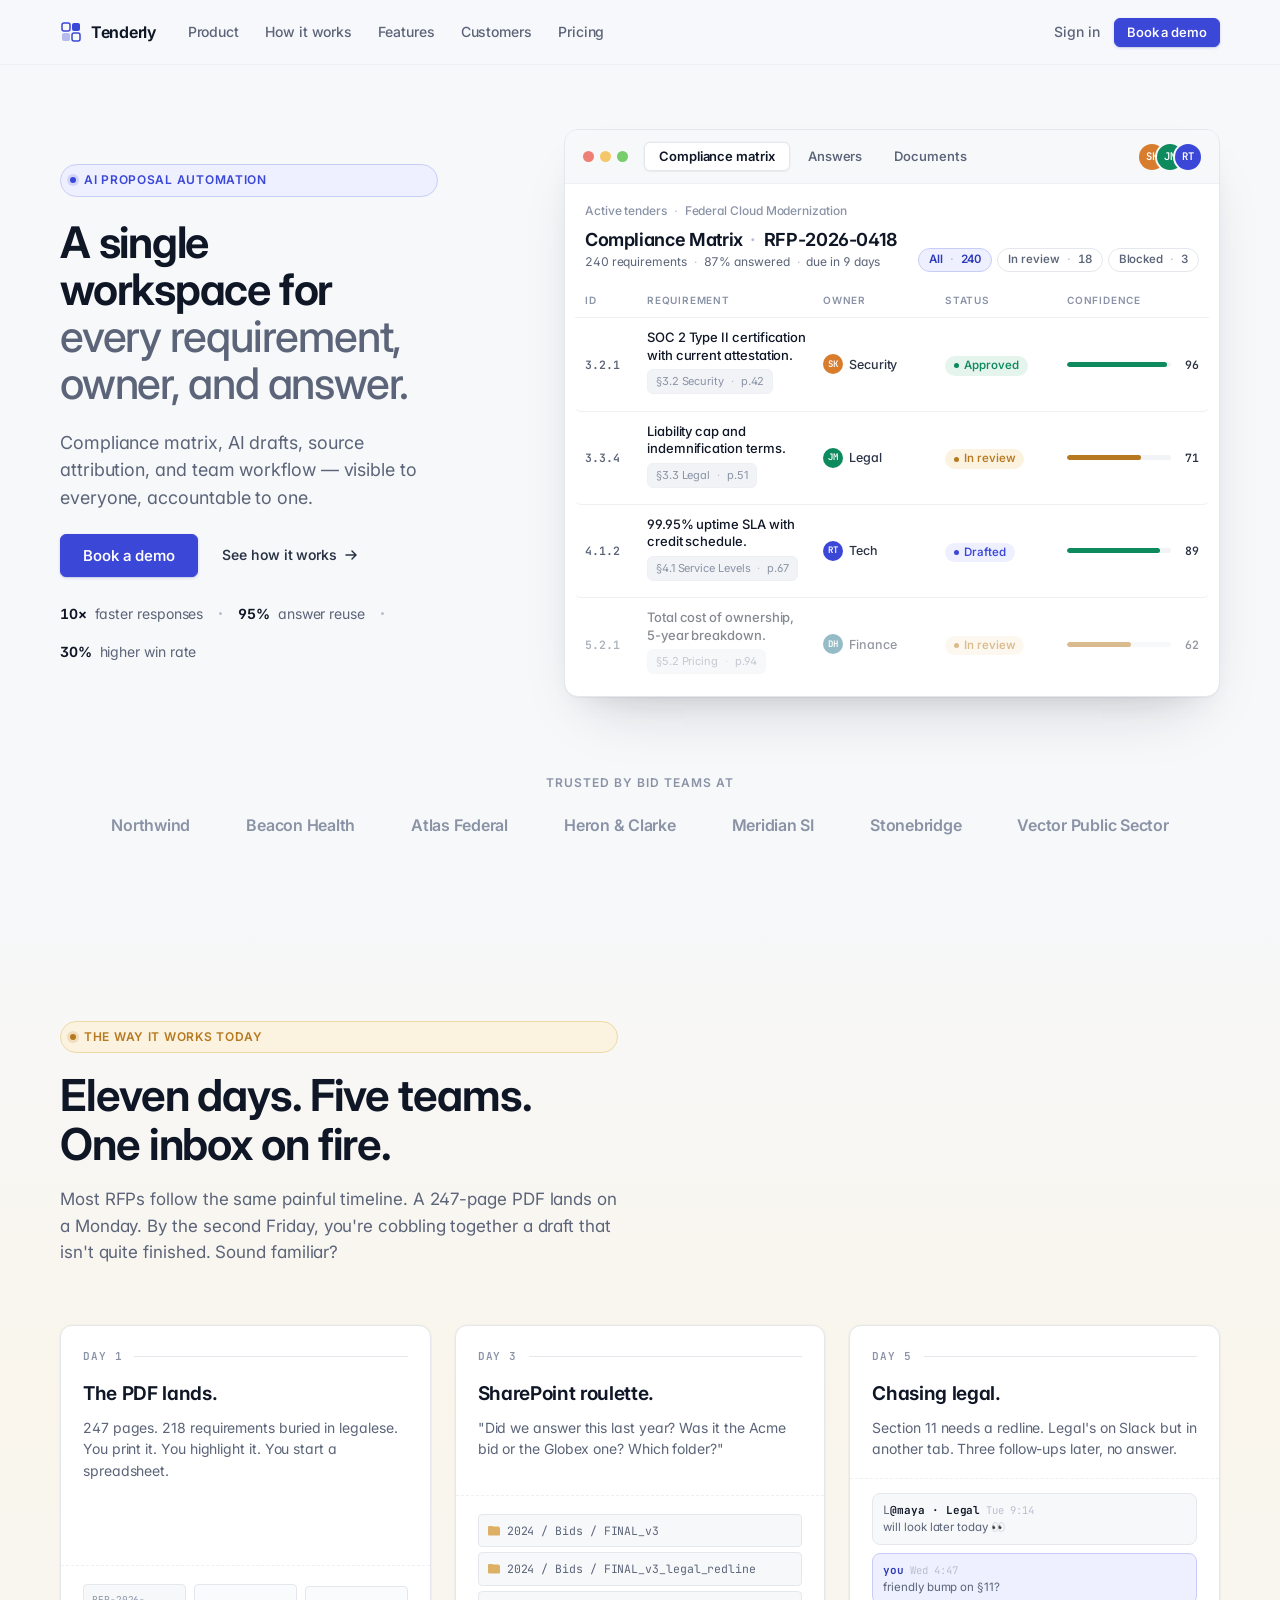
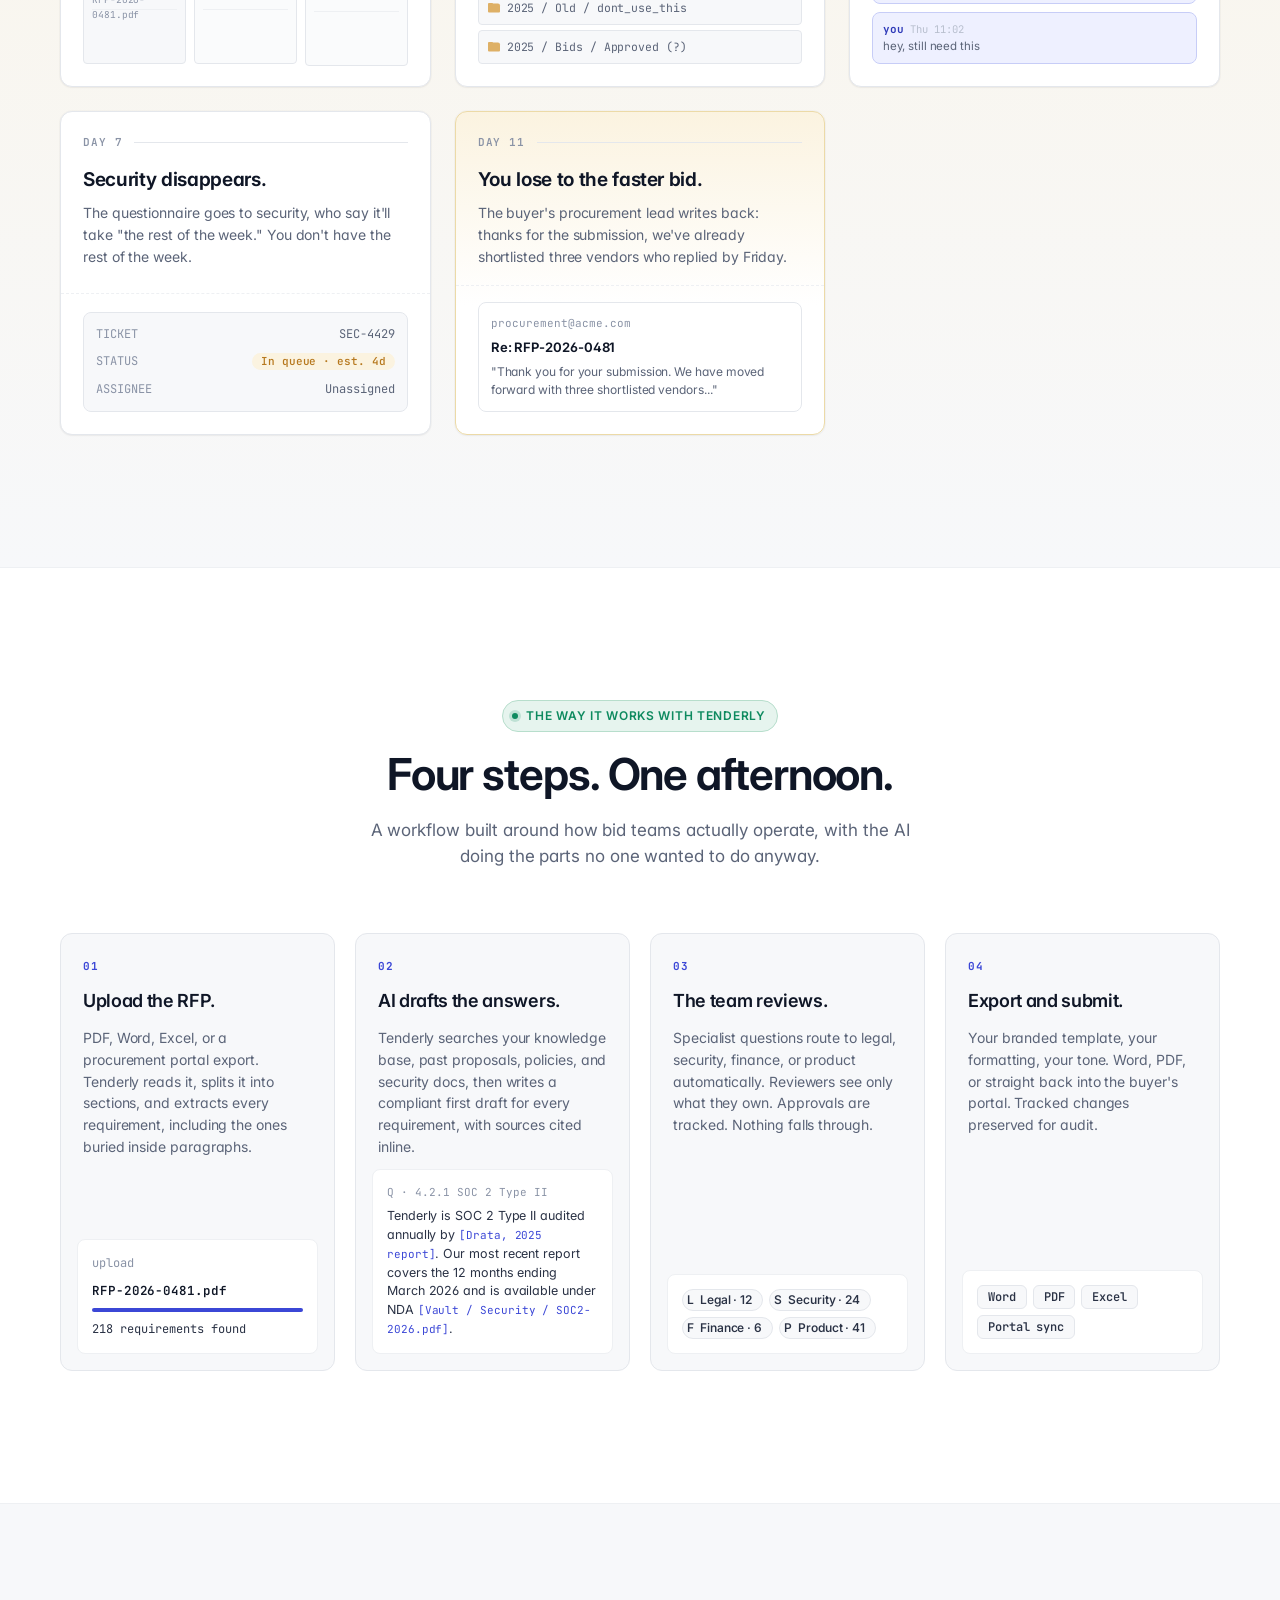
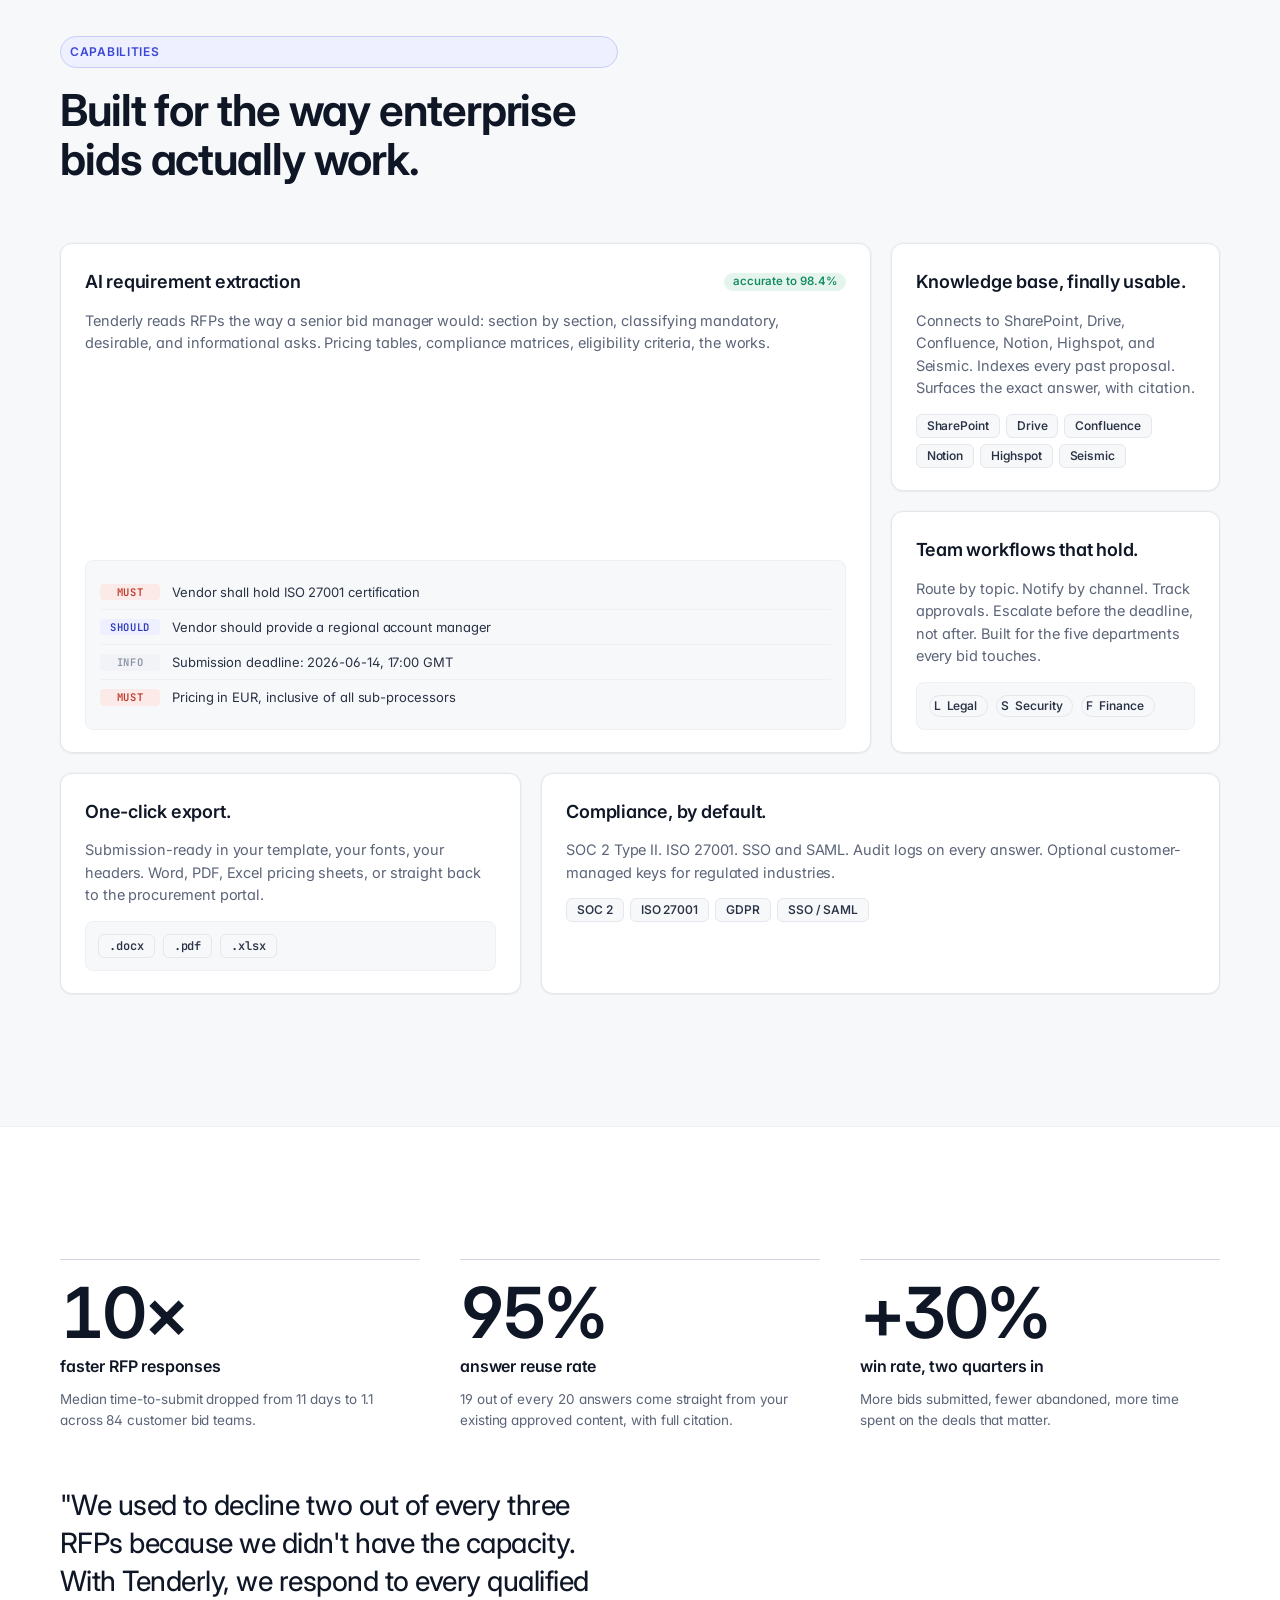
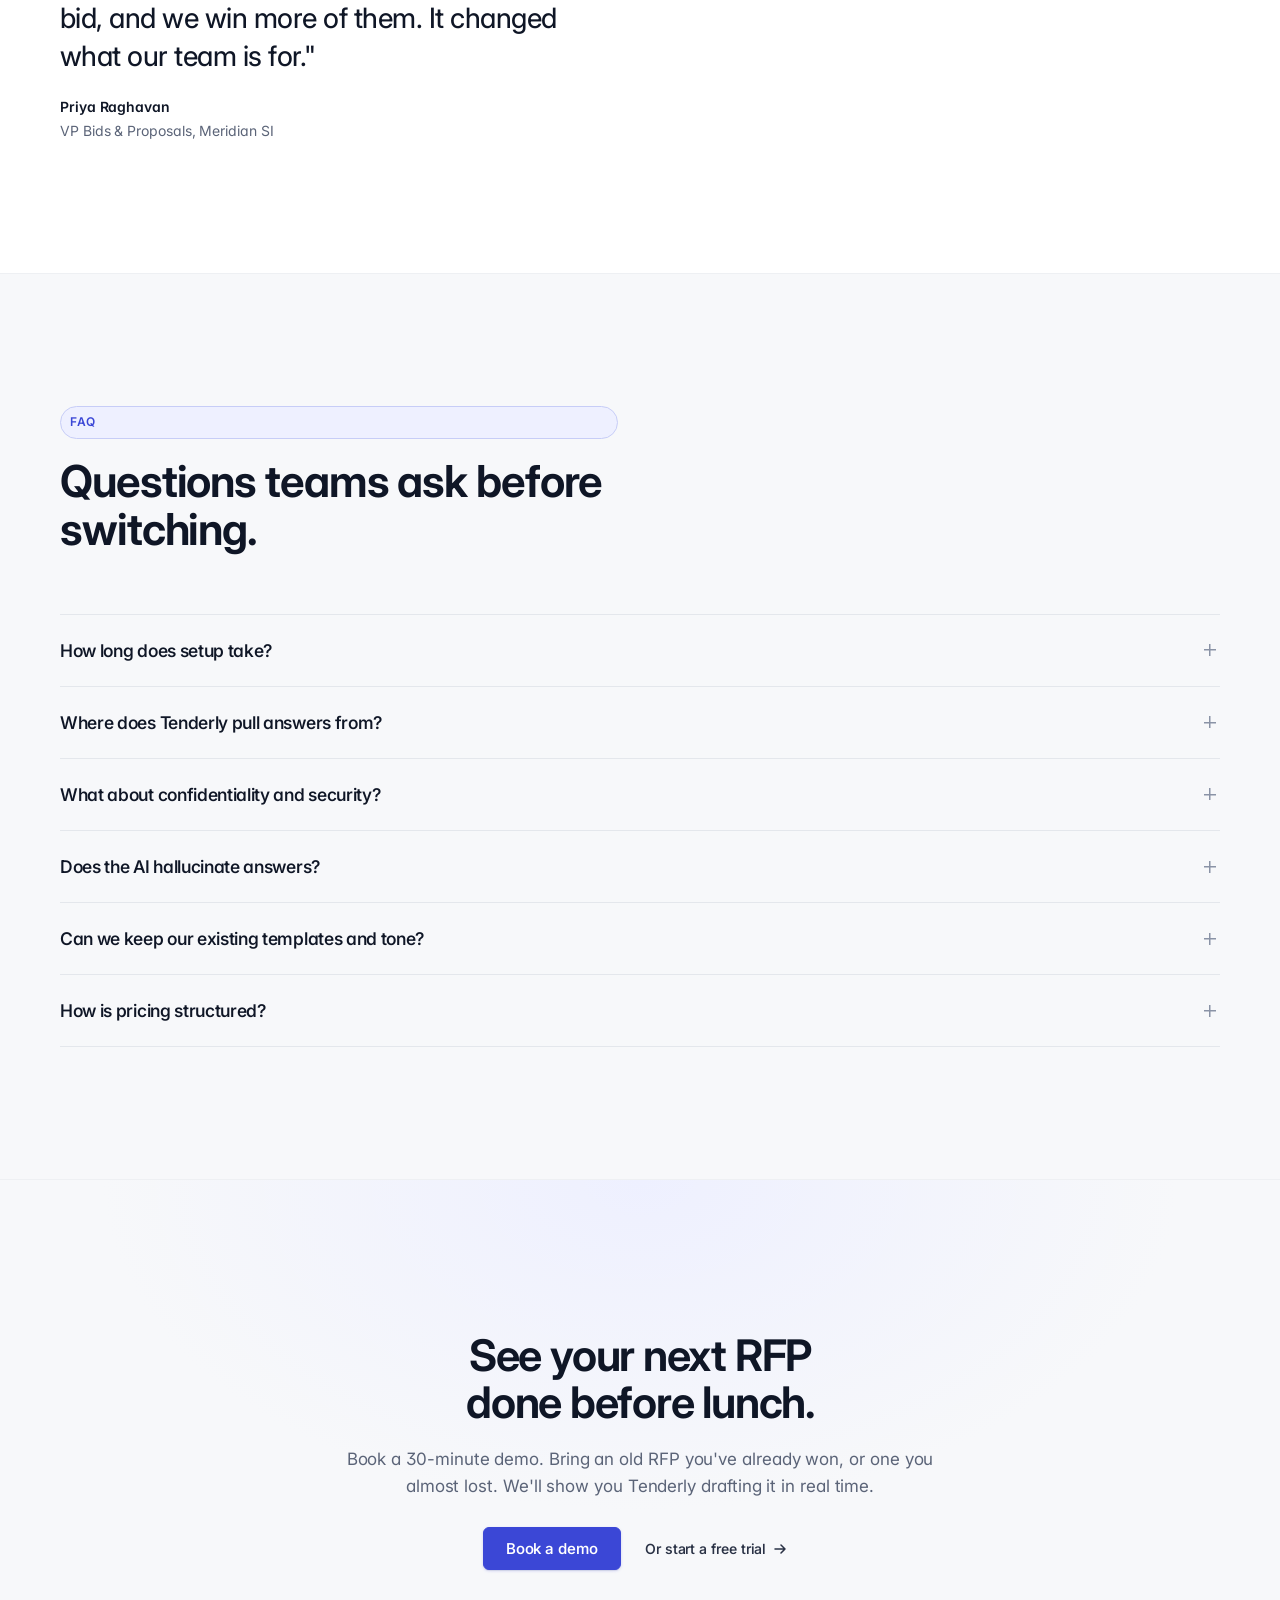
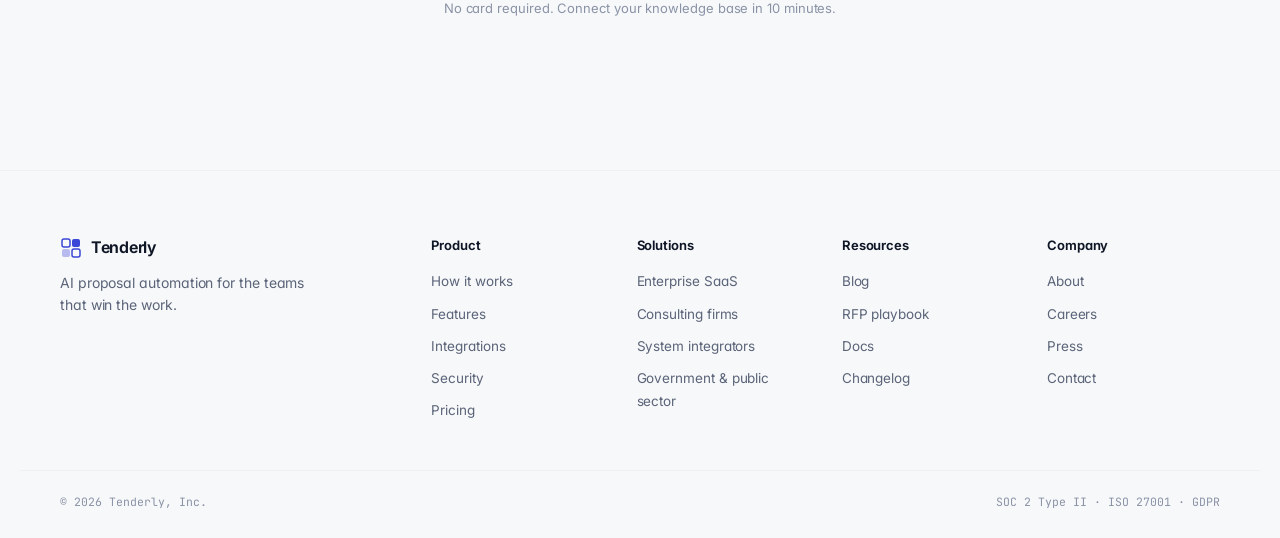
==== index.html @ f362a9c2 "Initial commit: Tenderly landing page AI proposal automation landing page for enterprise bid teams. " ====
<!doctype html>
<html lang="en">
<head>
  <meta charset="utf-8" />
  <meta name="viewport" content="width=device-width, initial-scale=1, viewport-fit=cover" />
  <meta name="color-scheme" content="light" />
  <meta name="theme-color" content="#f7f6f3" />

  <title>Tenderly — AI-Powered RFP, RFI &amp; RFQ Response Automation for Enterprise Bid Teams</title>
  <meta name="description" content="Tenderly is the AI proposal automation platform for enterprise bid teams. Read any RFP, draft compliant answers from your knowledge base, route questions to legal and security, and export submission-ready proposals in hours, not weeks." />
  <link rel="canonical" href="https://tenderly.ai/" />

  <meta name="keywords" content="rfp response automation, rfp software, ai proposal management, rfp automation, bid management software, rfi response automation, rfq automation, proposal automation, ai for bid teams, tender response software" />
  <meta name="author" content="Tenderly" />
  <meta name="robots" content="index, follow, max-image-preview:large" />

  <meta property="og:type" content="website" />
  <meta property="og:site_name" content="Tenderly" />
  <meta property="og:title" content="Tenderly — Win more tenders without the chaos." />
  <meta property="og:description" content="AI-powered RFP, RFI, and RFQ response automation for enterprise bid teams. From a 247-page PDF to a submission-ready proposal, in hours." />
  <meta property="og:url" content="https://tenderly.ai/" />
  <meta property="og:image" content="https://tenderly.ai/og.png" />
  <meta property="og:locale" content="en_US" />

  <meta name="twitter:card" content="summary_large_image" />
  <meta name="twitter:site" content="@tenderly_ai" />
  <meta name="twitter:title" content="Tenderly — Win more tenders without the chaos." />
  <meta name="twitter:description" content="AI-powered RFP, RFI, and RFQ response automation for enterprise bid teams." />
  <meta name="twitter:image" content="https://tenderly.ai/og.png" />

  <link rel="preconnect" href="https://fonts.googleapis.com" />
  <link rel="preconnect" href="https://fonts.gstatic.com" crossorigin />
  <link href="https://fonts.googleapis.com/css2?family=Inter:wght@400;450;500;550;600;650;700&family=JetBrains+Mono:wght@400;500;600&display=swap" rel="stylesheet" />

  <style>
/* =========================================================================
   Tenderly — landing page
   Harmonized with the product UI: indigo brand, cool paper neutrals, Inter
   ========================================================================= */

:root {
  /* Surface */
  --bg:            #F7F8FA;
  --bg-2:          #F1F3F6;
  --surface:       #FFFFFF;
  --surface-2:     #FAFBFC;
  --border:        #E4E7EC;
  --border-strong: #D0D5DD;
  --divider:       #EEF0F3;

  /* Ink */
  --fg:    #0F1626;
  --fg-2:  #2A3245;
  --fg-3:  #5B6478;
  --fg-4:  #8A93A6;
  --fg-5:  #B8BFCE;

  /* Brand */
  --accent:       #3B47D6;
  --accent-2:     #2E3AB8;
  --accent-3:     #1F2A8C;
  --accent-tint:  #EEF0FF;
  --accent-tint2: #E0E4FF;
  --accent-line:  #C7CDF7;

  /* Status */
  --ok:        #0E8A5F;
  --ok-tint:   #E6F4EE;
  --ok-line:   #B7DECC;
  --warn:      #B7791F;
  --warn-tint: #FBF3E0;
  --warn-line: #ECDAA7;
  --err:       #C0392B;
  --err-tint:  #FBEAE7;
  --info:      #3B47D6;
  --info-tint: #EEF0FF;

  /* Type */
  --font-sans: 'Inter', -apple-system, BlinkMacSystemFont, 'SF Pro Text', system-ui, sans-serif;
  --font-mono: 'JetBrains Mono', ui-monospace, 'SF Mono', Menlo, Consolas, monospace;

  /* Radii */
  --r-xs: 4px;
  --r-sm: 6px;
  --r:    8px;
  --r-lg: 12px;
  --r-xl: 16px;
  --r-pill: 999px;

  /* Elevation */
  --sh-1: 0 1px 2px rgba(15,22,38,0.04), 0 0 0 1px rgba(15,22,38,0.02);
  --sh-2: 0 4px 14px rgba(15,22,38,0.06), 0 1px 2px rgba(15,22,38,0.04);
  --sh-3: 0 16px 40px rgba(15,22,38,0.10), 0 2px 6px rgba(15,22,38,0.05);
  --sh-mock: 0 1px 0 rgba(15,22,38,0.04),
             0 30px 60px -28px rgba(15,22,38,0.22),
             0 12px 28px -16px rgba(15,22,38,0.10);
}

/* --------------------------- Base --------------------------- */

*, *::before, *::after { box-sizing: border-box; }

html { -webkit-text-size-adjust: 100%; scroll-behavior: smooth; }

body {
  margin: 0;
  background: var(--bg);
  color: var(--fg-2);
  font-family: var(--font-sans);
  font-size: 15px;
  line-height: 1.55;
  letter-spacing: -0.005em;
  -webkit-font-smoothing: antialiased;
  -moz-osx-font-smoothing: grayscale;
  text-rendering: optimizeLegibility;
  font-feature-settings: 'cv02','cv03','cv11','ss01';
}

img, svg { display: block; max-width: 100%; }
a { color: inherit; text-decoration: none; }
button { font-family: inherit; }

::selection { background: var(--accent-tint); color: var(--accent-2); }

.skip {
  position: absolute; left: -9999px; top: 0;
  background: var(--fg); color: white;
  padding: 10px 14px; border-radius: var(--r-sm); z-index: 100;
}
.skip:focus { left: 16px; top: 16px; }

.container {
  width: 100%;
  max-width: 1240px;
  margin: 0 auto;
  padding: 0 28px;
}
@media (min-width: 900px) { .container { padding: 0 40px; } }

.mono { font-family: var(--font-mono); letter-spacing: 0; }
.dim  { color: var(--fg-4); }
.sep  { color: var(--fg-5); display: inline-block; margin: 0 4px; }

/* --------------------------- Typography --------------------------- */

.h1 {
  font-size: clamp(32px, 3.4vw, 50px);
  line-height: 1.08;
  letter-spacing: -0.028em;
  font-weight: 650;
  margin: 0;
  color: var(--fg);
  text-wrap: balance;
}
.h1__line { color: var(--fg-3); font-weight: 500; }

.h2 {
  font-size: clamp(28px, 3.6vw, 44px);
  line-height: 1.1;
  letter-spacing: -0.025em;
  font-weight: 650;
  margin: 0;
  color: var(--fg);
}

h3 { font-size: 18px; letter-spacing: -0.012em; font-weight: 600; margin: 0; color: var(--fg); }

.lede {
  font-size: clamp(16.5px, 1.4vw, 18.5px);
  line-height: 1.55;
  color: var(--fg-3);
  max-width: 60ch;
  margin: 0;
}

.eyebrow {
  display: inline-flex; align-items: center; gap: 8px;
  font-size: 12px;
  font-weight: 600;
  letter-spacing: 0.06em;
  text-transform: uppercase;
  color: var(--accent);
  padding: 6px 11px 6px 9px;
  background: var(--accent-tint);
  border: 1px solid var(--accent-line);
  border-radius: var(--r-pill);
}
.eyebrow__dot {
  width: 6px; height: 6px; border-radius: 50%;
  background: currentColor;
  box-shadow: 0 0 0 3px rgba(59,71,214,0.16);
}
.eyebrow--warn { color: var(--warn); background: var(--warn-tint); border-color: var(--warn-line); }
.eyebrow--warn .eyebrow__dot--warn { background: var(--warn); box-shadow: 0 0 0 3px rgba(183,121,31,0.18); }
.eyebrow--ok   { color: var(--ok);   background: var(--ok-tint);   border-color: var(--ok-line); }
.eyebrow--ok   .eyebrow__dot--ok   { background: var(--ok);   box-shadow: 0 0 0 3px rgba(14,138,95,0.18); }

.section-head { display: flex; flex-direction: column; gap: 18px; max-width: 62ch; margin: 0 0 60px; }
.section-head--center { margin: 0 auto 64px; align-items: center; text-align: center; }
.section-lede { margin: 0; font-size: 17px; color: var(--fg-3); line-height: 1.55; }

/* --------------------------- Buttons --------------------------- */

.btn {
  --pad-y: 10px; --pad-x: 16px;
  display: inline-flex; align-items: center; justify-content: center; gap: 8px;
  padding: var(--pad-y) var(--pad-x);
  background: var(--accent);
  color: white;
  border: 1px solid var(--accent);
  border-radius: var(--r-sm);
  font: 550 14px / 1 var(--font-sans);
  letter-spacing: -0.005em;
  cursor: pointer;
  transition: background .15s ease, transform .15s cubic-bezier(.2,.7,.1,1), box-shadow .15s ease;
  white-space: nowrap;
  box-shadow: 0 1px 0 rgba(15,22,38,0.06), 0 1px 3px rgba(59,71,214,0.20);
}
.btn:hover { background: var(--accent-2); border-color: var(--accent-2); transform: translateY(-1px); box-shadow: 0 4px 14px rgba(59,71,214,0.25); }
.btn:active { transform: translateY(0); }
.btn--lg { --pad-y: 13px; --pad-x: 22px; font-size: 15px; }
.btn--sm { --pad-y: 7px;  --pad-x: 12px; font-size: 13px; }

.btn-ghost {
  display: inline-flex; align-items: center; gap: 7px;
  padding: 9px 10px;
  color: var(--fg-2);
  font: 550 14px / 1 var(--font-sans);
  border-radius: var(--r-sm);
  transition: color .15s ease, gap .15s ease, background .15s ease;
}
.btn-ghost:hover { color: var(--accent); background: var(--accent-tint); gap: 10px; }
.btn-ghost svg { transition: transform .25s cubic-bezier(.2,.7,.1,1); color: currentColor; }
.btn-ghost:hover svg { transform: translateX(2px); }

.link {
  display: inline-flex; align-items: center; gap: 4px;
  font: 550 14.5px / 1 var(--font-sans);
  color: var(--accent);
  border-bottom: 1px solid var(--accent-line);
  padding-bottom: 2px;
}
.link:hover { border-bottom-color: var(--accent); }

.link-quiet {
  font: 500 14px / 1 var(--font-sans);
  color: var(--fg-3);
  transition: color .15s ease;
}
.link-quiet:hover { color: var(--fg); }

/* --------------------------- Nav --------------------------- */

.nav {
  position: sticky; top: 0; z-index: 50;
  background: rgba(247, 248, 250, 0.82);
  backdrop-filter: saturate(160%) blur(12px);
  -webkit-backdrop-filter: saturate(160%) blur(12px);
  border-bottom: 1px solid var(--divider);
}
.nav__inner {
  display: flex; align-items: center; gap: 32px;
  height: 64px;
}
.brand { display: inline-flex; align-items: center; gap: 9px; color: var(--fg); font-weight: 650; letter-spacing: -0.02em; }
.brand__word { font-size: 16px; }
.brand__mark { color: var(--accent); }
.nav__links { display: none; flex: 1; gap: 26px; align-items: center; }
.nav__links a { font: 500 14px/1 var(--font-sans); color: var(--fg-3); transition: color .15s ease; }
.nav__links a:hover { color: var(--fg); }
.nav__cta { display: flex; align-items: center; gap: 14px; margin-left: auto; }
@media (min-width: 880px) { .nav__links { display: flex; } }

/* --------------------------- Hero --------------------------- */

.hero { padding: clamp(44px, 5vw, 72px) 0 clamp(56px, 6vw, 88px); position: relative; }
.hero__inner {
  display: grid;
  grid-template-columns: 1fr;
  gap: clamp(32px, 4vw, 48px);
  align-items: center;
}
@media (min-width: 1080px) {
  .hero__inner { grid-template-columns: minmax(0, 0.82fr) minmax(0, 1.18fr); }
}
.hero__copy { display: flex; flex-direction: column; gap: 22px; max-width: 42ch; }
.hero__cta { display: flex; align-items: center; gap: 14px; flex-wrap: wrap; }

.hero__proof {
  list-style: none; padding: 0; margin: 4px 0 0;
  display: flex; flex-wrap: wrap; gap: 16px;
  font-size: 14px; color: var(--fg-3);
  align-items: center;
}
.hero__proof strong { color: var(--fg); font-weight: 650; margin-right: 4px; letter-spacing: -0.01em; font-variant-numeric: tabular-nums; }
.hero__proof .dot { width: 3px; height: 3px; border-radius: 50%; background: var(--fg-5); list-style: none; }

/* HERO mock: app window with compliance matrix */
.hero__visual { margin: 0; }
.app {
  background: var(--surface);
  border: 1px solid var(--border);
  border-radius: 14px;
  box-shadow: var(--sh-mock);
  overflow: hidden;
}

/* CHROME / TABS */
.app__chrome {
  display: flex; align-items: center; gap: 16px;
  padding: 12px 18px;
  background: var(--bg);
  border-bottom: 1px solid var(--divider);
}
.app__dots { display: flex; gap: 6px; flex-shrink: 0; }
.app__dots span {
  width: 11px; height: 11px;
  border-radius: 50%;
  background: var(--fg-5);
  opacity: 0.55;
}
.app__dots span:nth-child(1) { background: #ED6A5E; opacity: 0.85; }
.app__dots span:nth-child(2) { background: #F4BF4F; opacity: 0.85; }
.app__dots span:nth-child(3) { background: #61C554; opacity: 0.85; }

.app__tabs { display: flex; align-items: center; gap: 4px; flex: 1; }
.app__tab {
  padding: 7px 14px;
  background: transparent;
  border: none;
  color: var(--fg-3);
  font: 550 13px/1 var(--font-sans);
  border-radius: var(--r-sm);
  cursor: pointer;
  transition: color .15s ease, background .15s ease;
  letter-spacing: -0.005em;
}
.app__tab:hover { color: var(--fg); }
.app__tab.is-active {
  background: var(--surface);
  color: var(--fg);
  font-weight: 600;
  box-shadow: var(--sh-1);
  border: 1px solid var(--border);
}

.app__avs { display: inline-flex; flex-shrink: 0; }
.app__avs .av { box-shadow: 0 0 0 2px var(--bg); }
.app__avs .av + .av { margin-left: -8px; }

/* Avatars */
.av {
  width: 26px; height: 26px;
  border-radius: 50%;
  display: inline-flex; align-items: center; justify-content: center;
  background: var(--fg-3);
  color: white;
  font: 600 10.5px/1 var(--font-mono);
  letter-spacing: 0;
  flex-shrink: 0;
}
.av--sk { background: #D87C2E; }   /* warm orange */
.av--jm { background: #0E8A5F; }   /* green */
.av--rt { background: #3B47D6; }   /* indigo */
.av--dh { background: #2E7C8F; }   /* teal */
.av--sec { background: #C0392B; }
.av--leg { background: #8B5CF6; }
.av--fin { background: #0E8A5F; }
.av--prd { background: #2E7C8F; }

/* APP BODY */
.app__body { padding: 18px 20px 6px; }

.app__crumb {
  font-size: 12px;
  color: var(--fg-4);
  margin: 0 0 8px;
  font-weight: 500;
}
.app__crumb .sep { color: var(--fg-5); }

.app__head {
  display: flex; align-items: flex-end; justify-content: space-between; gap: 16px;
  margin-bottom: 12px;
  flex-wrap: wrap;
}
.app__title {
  font-size: 18px;
  font-weight: 650;
  color: var(--fg);
  letter-spacing: -0.02em;
  margin: 0 0 3px;
  line-height: 1.2;
}
.app__sub { font-size: 12px; color: var(--fg-3); margin: 0; font-variant-numeric: tabular-nums; }

.app__filters {
  display: inline-flex; gap: 5px;
  flex-shrink: 0;
}
.filter {
  padding: 5px 10px;
  border-radius: var(--r-pill);
  background: var(--surface);
  border: 1px solid var(--border);
  color: var(--fg-3);
  font: 550 11.5px/1 var(--font-sans);
  cursor: pointer;
  transition: background .15s ease, color .15s ease, border-color .15s ease;
  letter-spacing: -0.005em;
  font-variant-numeric: tabular-nums;
}
.filter:hover { background: var(--bg-2); color: var(--fg-2); }
.filter.is-active {
  background: var(--accent-tint);
  color: var(--accent-2);
  border-color: var(--accent-line);
  font-weight: 600;
}

/* MATRIX (grid-based, guarantees continuous row dividers) */
.matrix { display: flex; flex-direction: column; margin: 0 -10px; }
.matrix__head,
.matrix__row {
  display: grid;
  grid-template-columns: 48px minmax(0, 1fr) 108px 108px 132px;
  align-items: center;
  gap: 14px;
  padding: 11px 10px;
  border-bottom: 1px solid var(--divider);
}
.matrix__head {
  padding-top: 9px;
  padding-bottom: 9px;
  font-size: 10px;
  font-weight: 600;
  letter-spacing: 0.08em;
  text-transform: uppercase;
  color: var(--fg-4);
}
.matrix__row {
  font-size: 13px;
  color: var(--fg-2);
  border-radius: 6px;
  transition: background .15s ease;
}
.matrix__row:last-child { border-bottom: 0; }
.matrix__row:hover { background: var(--accent-tint); }
.matrix__row:hover .src { background: var(--surface); border-color: var(--accent-line); }

.m-id {
  font: 600 11.5px/1 var(--font-mono);
  color: var(--fg-3);
  white-space: nowrap;
  letter-spacing: 0;
}
.m-req p {
  margin: 0 0 5px;
  color: var(--fg);
  font-weight: 500;
  letter-spacing: -0.005em;
  line-height: 1.35;
  font-size: 13px;
  display: -webkit-box;
  -webkit-line-clamp: 2;
  -webkit-box-orient: vertical;
  overflow: hidden;
}
.m-req .src {
  display: inline-block;
  padding: 3px 8px;
  background: var(--bg-2);
  border: 1px solid var(--divider);
  border-radius: var(--r-sm);
  color: var(--fg-4);
  font-size: 11px;
  font-weight: 400;
  white-space: nowrap;
  max-width: 100%;
  overflow: hidden;
  text-overflow: ellipsis;
}
.m-owner {
  display: inline-flex; align-items: center; gap: 6px;
  color: var(--fg-2);
  font-size: 12.5px;
  font-weight: 500;
  white-space: nowrap;
  overflow: hidden;
  text-overflow: ellipsis;
}
.m-owner .av { width: 20px; height: 20px; font-size: 9px; flex-shrink: 0; }

.st {
  display: inline-flex; align-items: center; gap: 5px;
  padding: 4px 9px;
  border-radius: var(--r-pill);
  font: 550 11.5px/1 var(--font-sans);
  letter-spacing: -0.005em;
  white-space: nowrap;
}
.st i { width: 5px; height: 5px; border-radius: 50%; background: currentColor; }
.st--ok    { color: var(--ok);    background: var(--ok-tint); }
.st--rev   { color: var(--warn);  background: var(--warn-tint); }
.st--draft { color: var(--accent); background: var(--accent-tint); }
.st--err   { color: var(--err);   background: var(--err-tint); }

.m-conf {
  display: flex; align-items: center; gap: 8px;
}
.m-conf .bar { flex: 1; min-width: 0; height: 5px; background: var(--bg-2); border-radius: var(--r-pill); overflow: hidden; }
.m-conf .bar__fill { display: block; height: 100%; background: var(--ok); border-radius: inherit; }
.m-conf .bar__fill--ok  { background: var(--ok); }
.m-conf .bar__fill--rev { background: var(--warn); }
.m-conf .m-num {
  font: 600 11.5px/1 var(--font-mono);
  color: var(--fg-2);
  width: 20px;
  text-align: right;
  font-variant-numeric: tabular-nums;
  flex-shrink: 0;
}
.m-conf .m-kebab {
  color: var(--fg-5);
  width: 8px;
  text-align: center;
  font-weight: 700;
  user-select: none;
  font-size: 13px;
  flex-shrink: 0;
}

.matrix__row.m-fade { opacity: 0.5; }

/* Narrower viewports: drop the confidence column, then owner */
@media (max-width: 1240px) {
  .matrix__head, .matrix__row { grid-template-columns: 48px minmax(0, 1fr) 108px 108px; }
  .col-conf { display: none; }
}
@media (max-width: 880px) {
  .app__body { padding: 16px 14px 4px; }
  .matrix__head, .matrix__row { grid-template-columns: 44px minmax(0, 1fr) 104px; gap: 10px; }
  .col-owner { display: none; }
}

/* --------------------------- Logos strip --------------------------- */

.logos { padding: 0 0 56px; }
.logos__label {
  font-size: 12px; letter-spacing: 0.08em; text-transform: uppercase;
  color: var(--fg-4); margin: 0 0 24px;
  text-align: center;
  font-weight: 600;
}
.logos__row {
  list-style: none; padding: 0; margin: 0;
  display: flex; flex-wrap: wrap; gap: clamp(28px, 5vw, 56px);
  justify-content: center; align-items: center;
  color: var(--fg-4);
  font: 600 16px/1 var(--font-sans);
  letter-spacing: -0.015em;
}

/* --------------------------- Problem timeline --------------------------- */

.problem { padding: clamp(80px, 11vw, 132px) 0; background: linear-gradient(180deg, transparent, rgba(251,243,224,0.55) 40%, transparent); }

.timeline {
  display: grid;
  grid-template-columns: 1fr;
  gap: 18px;
}
@media (min-width: 720px)  { .timeline { grid-template-columns: 1fr 1fr; gap: 22px; } }
@media (min-width: 1080px) { .timeline { grid-template-columns: repeat(3, 1fr); gap: 24px; } }

.tl-day {
  background: var(--surface);
  border: 1px solid var(--border);
  border-radius: var(--r-lg);
  padding: 22px 22px 0;
  display: flex; flex-direction: column;
  min-height: 320px;
  position: relative;
  overflow: hidden;
  transition: transform .25s cubic-bezier(.2,.7,.1,1), border-color .2s ease, box-shadow .2s ease;
  box-shadow: var(--sh-1);
}
.tl-day:hover { border-color: var(--border-strong); box-shadow: var(--sh-2); transform: translateY(-2px); }
.tl-day--1 { min-height: 340px; }
.tl-day--3 { min-height: 300px; }
.tl-day--5 { min-height: 340px; }
.tl-day--7 { min-height: 310px; }
.tl-day--9 { min-height: 340px; }
.tl-day--11 {
  min-height: 320px;
  background: linear-gradient(180deg, #FBF3E0 0%, var(--surface) 60%);
  border-color: var(--warn-line);
}

.tl-head { display: flex; align-items: center; gap: 12px; margin: 0 0 14px; }
.tl-num {
  font-size: 11px;
  letter-spacing: 0.08em;
  text-transform: uppercase;
  color: var(--fg-4);
  white-space: nowrap;
  font-weight: 600;
}
.tl-rule { flex: 1; height: 1px; background: var(--border); }

.tl-h { font-size: 19px; letter-spacing: -0.018em; margin: 0 0 8px; color: var(--fg); font-weight: 650; }
.tl-p { margin: 0 0 18px; color: var(--fg-3); font-size: 14px; line-height: 1.55; }

.tl-art {
  margin: auto -22px 0;
  padding: 18px 22px 22px;
  border-top: 1px dashed var(--divider);
  font-family: var(--font-mono);
  font-size: 12px;
  color: var(--fg-3);
  position: relative;
}

/* Art: PDF stack */
.tl-art--pdf { display: grid; grid-template-columns: repeat(3, 1fr); gap: 8px; }
.page {
  background: var(--bg);
  border: 1px solid var(--border);
  height: 80px;
  border-radius: 4px;
  padding: 8px;
  font-size: 9.5px;
  color: var(--fg-4);
  position: relative;
}
.page::after {
  content: "";
  position: absolute; left: 8px; right: 8px; top: 24px;
  border-top: 1px solid var(--divider);
  box-shadow:
    0 8px 0 -1px var(--divider),
    0 16px 0 -1px var(--divider),
    0 24px 0 -1px var(--divider);
}
.page--2, .page--3 { background: var(--surface-2); }
.page--3 { transform: translateY(2px); }

/* Art: folders */
.tl-art--folders { display: flex; flex-direction: column; gap: 5px; }
.folder {
  padding: 7px 10px 7px 28px;
  background: var(--bg);
  border: 1px solid var(--border);
  border-radius: 4px;
  font-size: 11.5px;
  color: var(--fg-3);
  position: relative;
  font-family: var(--font-mono);
}
.folder::before {
  content: ""; position: absolute; left: 9px; top: 50%; transform: translateY(-50%);
  width: 12px; height: 9px;
  background: #DEB066;
  border-radius: 1.5px 2px 1px 1px;
}
.folder::after {
  content: ""; position: absolute; left: 9px; top: calc(50% - 5px);
  width: 5px; height: 2.5px;
  background: #DEB066;
  border-radius: 1px 1px 0 0;
}

/* Art: slack */
.tl-art--slack { display: flex; flex-direction: column; gap: 8px; padding-top: 14px; padding-bottom: 22px; }
.msg {
  padding: 8px 10px;
  background: var(--bg);
  border: 1px solid var(--border);
  border-radius: 8px;
  font-size: 11.5px;
  line-height: 1.45;
  color: var(--fg-3);
  position: relative;
}
.msg .av { display: inline-flex; margin-right: 6px; vertical-align: -4px; width: 16px; height: 16px; font-size: 8.5px; }
.msg__name { font-weight: 650; color: var(--fg); font-size: 11px; }
.msg__time { color: var(--fg-5); margin-left: 6px; font-size: 10.5px; font-family: var(--font-mono); }
.msg__txt { color: var(--fg-3); font-family: var(--font-sans); }
.msg--self { background: var(--accent-tint); border-color: var(--accent-line); }
.msg--self .msg__name { color: var(--accent-2); }

/* Art: ticket */
.tl-art--ticket { padding-top: 18px; padding-bottom: 22px; }
.ticket {
  background: var(--bg);
  border: 1px solid var(--border);
  border-radius: 8px;
  padding: 12px;
  display: flex; flex-direction: column; gap: 9px;
}
.ticket__line { display: flex; justify-content: space-between; align-items: center; gap: 12px; font-size: 12px; }
.ticket__line .chip { font-family: var(--font-mono); font-size: 11px; }
.chip {
  display: inline-flex; align-items: center; gap: 5px;
  font: 550 11.5px/1 var(--font-sans);
  padding: 3px 9px;
  border-radius: var(--r-pill);
}
.chip--ok   { background: var(--ok-tint);   color: var(--ok); }
.chip--warn { background: var(--warn-tint); color: var(--warn); }

/* Art: paste */
.tl-art--paste { display: flex; flex-direction: column; gap: 6px; position: relative; padding-top: 14px; padding-bottom: 22px; }
.paste {
  padding: 7px 10px;
  background: var(--bg);
  border: 1px solid var(--border);
  border-radius: 4px;
  font-size: 11.5px;
  color: var(--fg-3);
  font-family: var(--font-mono);
}
.paste--dim { color: var(--fg-4); opacity: 0.75; }
.note {
  position: absolute; right: 8px; top: 2px;
  background: #FCE38A;
  color: #6E5018;
  padding: 4px 9px;
  font-size: 11px;
  font-family: var(--font-sans);
  font-weight: 600;
  border-radius: 3px;
  transform: rotate(3deg);
  box-shadow: 0 6px 14px rgba(110, 80, 24, 0.18);
}

/* Art: email */
.tl-art--email { padding-top: 16px; padding-bottom: 22px; }
.email {
  background: var(--surface);
  border: 1px solid var(--border);
  border-radius: 8px;
  padding: 12px;
  display: flex; flex-direction: column; gap: 5px;
  font-family: var(--font-sans);
}
.email__from { font-size: 11px; font-family: var(--font-mono); color: var(--fg-4); }
.email__sub { font-weight: 650; font-size: 13px; color: var(--fg); }
.email__body { font-size: 12px; color: var(--fg-3); line-height: 1.5; }

/* --------------------------- Solution / How --------------------------- */

.how { padding: clamp(80px, 11vw, 132px) 0; background: var(--surface); border-top: 1px solid var(--divider); border-bottom: 1px solid var(--divider); }

.steps {
  list-style: none;
  padding: 0;
  margin: 0;
  display: grid;
  grid-template-columns: 1fr;
  gap: 14px;
}
@media (min-width: 760px)  { .steps { grid-template-columns: 1fr 1fr; gap: 18px; } }
@media (min-width: 1100px) { .steps { grid-template-columns: repeat(4, 1fr); gap: 20px; } }

.step {
  background: var(--bg);
  border: 1px solid var(--border);
  border-radius: var(--r-lg);
  padding: 24px 22px 22px;
  display: flex; flex-direction: column; gap: 12px;
  min-height: 320px;
  transition: transform .25s cubic-bezier(.2,.7,.1,1), border-color .2s ease, box-shadow .2s ease;
}
.step:hover { transform: translateY(-2px); border-color: var(--accent-line); box-shadow: 0 12px 28px -16px rgba(59,71,214,0.18); }
.step__num {
  font-size: 11px;
  color: var(--accent);
  letter-spacing: 0.1em;
  font-weight: 700;
  font-family: var(--font-mono);
}
.step__h { font-size: 18px; letter-spacing: -0.018em; }
.step__p { margin: 0; font-size: 14px; line-height: 1.55; color: var(--fg-3); }
.step__art {
  margin: auto -6px -6px;
  padding: 14px;
  background: var(--surface);
  border: 1px solid var(--divider);
  border-radius: 8px;
  font-family: var(--font-mono);
  font-size: 12px;
}

.upload { display: flex; flex-direction: column; gap: 8px; }
.upload__file { font-weight: 600; color: var(--fg); font-size: 12.5px; font-family: var(--font-mono); }
.bar { display: block; height: 4px; background: var(--bg-2); border-radius: var(--r-pill); overflow: hidden; }
.bar__fill { display: block; height: 100%; width: 100%; background: var(--accent); }

.draft__q { margin-bottom: 6px; font-size: 11px; color: var(--fg-4); font-family: var(--font-mono); }
.draft__a { font-family: var(--font-sans); font-size: 12.5px; color: var(--fg-2); line-height: 1.5; }
.cite { color: var(--accent); font-family: var(--font-mono); font-size: 11px; }

.route { display: flex; flex-wrap: wrap; gap: 6px; }
.route__chip {
  display: inline-flex; align-items: center; gap: 6px;
  padding: 4px 10px 4px 4px;
  background: var(--bg);
  border: 1px solid var(--border);
  border-radius: var(--r-pill);
  font: 550 12px/1 var(--font-sans);
  color: var(--fg-2);
}
.route__chip .av { width: 18px; height: 18px; font-size: 8.5px; }

.exports { display: flex; flex-wrap: wrap; gap: 6px; }
.export-chip {
  padding: 5px 10px;
  background: var(--bg);
  border: 1px solid var(--border);
  border-radius: var(--r-sm);
  font: 550 12px/1 var(--font-mono);
  color: var(--fg-2);
}

/* --------------------------- Features (bento) --------------------------- */

.features { padding: clamp(80px, 11vw, 132px) 0; }
.bento {
  display: grid;
  grid-template-columns: 1fr;
  gap: 14px;
}
@media (min-width: 760px) {
  .bento {
    grid-template-columns: 1fr 1fr;
    grid-template-areas:
      "big big"
      "kb wf"
      "ex co";
    gap: 18px;
  }
}
@media (min-width: 1100px) {
  .bento {
    grid-template-columns: 1.4fr 1fr 1fr;
    grid-template-areas:
      "big big kb"
      "big big wf"
      "ex co co";
    gap: 20px;
  }
}

.bento__card {
  background: var(--surface);
  border: 1px solid var(--border);
  border-radius: var(--r-lg);
  padding: 24px 24px 22px;
  display: flex; flex-direction: column; gap: 14px;
  transition: border-color .2s ease, box-shadow .2s ease;
  box-shadow: var(--sh-1);
}
.bento__card:hover { border-color: var(--border-strong); box-shadow: var(--sh-2); }
.bento__card:nth-of-type(1) { grid-area: big; min-height: 380px; }
.bento__card:nth-of-type(2) { grid-area: kb; }
.bento__card:nth-of-type(3) { grid-area: wf; }
.bento__card:nth-of-type(4) { grid-area: ex; }
.bento__card:nth-of-type(5) { grid-area: co; }

.bento__head { display: flex; align-items: center; justify-content: space-between; gap: 14px; }
.bento__card p { margin: 0; color: var(--fg-3); font-size: 14.5px; line-height: 1.55; }
.bento__art { margin-top: auto; padding: 14px; background: var(--bg); border: 1px solid var(--divider); border-radius: 8px; display: flex; flex-direction: column; gap: 8px; }
.bento__art--minor { display: flex; flex-direction: row; flex-wrap: wrap; padding: 12px; }

.extract__row { display: flex; align-items: center; gap: 12px; font-size: 13px; color: var(--fg-2); padding: 7px 0; border-bottom: 1px solid var(--divider); }
.extract__row:last-child { border-bottom: 0; }
.tag {
  flex-shrink: 0;
  display: inline-flex; align-items: center; justify-content: center;
  min-width: 60px;
  padding: 3px 8px;
  border-radius: 4px;
  font: 600 10.5px/1 var(--font-mono);
  letter-spacing: 0.06em;
}
.tag--m { background: var(--err-tint); color: var(--err); }
.tag--s { background: var(--accent-tint); color: var(--accent-2); }
.tag--i { background: var(--bg-2); color: var(--fg-4); }

.logo-line, .compl-row {
  list-style: none; padding: 0; margin: 0;
  display: flex; flex-wrap: wrap; gap: 6px;
}
.logo-line li, .compl-row li {
  padding: 5px 10px;
  background: var(--bg);
  border: 1px solid var(--border);
  border-radius: var(--r-sm);
  font: 550 12px/1 var(--font-sans);
  color: var(--fg-2);
}

/* --------------------------- Social proof --------------------------- */

.proof { padding: clamp(80px, 11vw, 132px) 0; background: var(--surface); border-top: 1px solid var(--divider); border-bottom: 1px solid var(--divider); }
.proof__inner { display: grid; gap: 56px; }

.proof__stats {
  display: grid;
  grid-template-columns: 1fr;
  gap: 28px;
}
@media (min-width: 780px) { .proof__stats { grid-template-columns: repeat(3, 1fr); gap: 40px; } }

.stat { display: flex; flex-direction: column; gap: 6px; padding-top: 18px; border-top: 1px solid var(--border-strong); }
.stat__big {
  font-size: clamp(46px, 5.5vw, 72px);
  line-height: 1;
  letter-spacing: -0.04em;
  font-weight: 600;
  color: var(--fg);
  margin: 0;
  font-variant-numeric: tabular-nums;
}
.stat__lbl { font-size: 16px; color: var(--fg); margin: 0; font-weight: 600; letter-spacing: -0.01em; }
.stat__note { font-size: 13.5px; color: var(--fg-3); margin: 4px 0 0; max-width: 38ch; line-height: 1.55; }

.quote {
  margin: 0;
  max-width: 62ch;
}
.quote blockquote { margin: 0; }
.quote blockquote p {
  font-size: clamp(22px, 2.6vw, 28px);
  line-height: 1.35;
  letter-spacing: -0.018em;
  color: var(--fg);
  margin: 0;
  font-weight: 450;
}
.quote figcaption {
  display: flex; flex-direction: column; gap: 2px;
  margin-top: 20px;
  font-size: 14px;
}
.quote__name { color: var(--fg); font-weight: 600; }
.quote__role { color: var(--fg-3); }

/* --------------------------- FAQ --------------------------- */

.faq { padding: clamp(80px, 11vw, 132px) 0; }
.faq__list { display: flex; flex-direction: column; }
.faq details {
  border-top: 1px solid var(--border);
  padding: 22px 0;
}
.faq details:last-of-type { border-bottom: 1px solid var(--border); }
.faq summary {
  font-size: 17.5px;
  font-weight: 550;
  letter-spacing: -0.018em;
  color: var(--fg);
  cursor: pointer;
  list-style: none;
  display: flex; justify-content: space-between; align-items: center; gap: 24px;
  position: relative;
  padding-right: 32px;
}
.faq summary::-webkit-details-marker { display: none; }
.faq summary::after {
  content: "";
  position: absolute; right: 4px; top: 50%;
  width: 12px; height: 12px;
  transform: translateY(-50%);
  background:
    linear-gradient(currentColor, currentColor) center / 12px 1.5px no-repeat,
    linear-gradient(currentColor, currentColor) center / 1.5px 12px no-repeat;
  transition: transform .25s cubic-bezier(.2,.7,.1,1);
  color: var(--fg-4);
}
.faq details[open] summary::after {
  background: linear-gradient(currentColor, currentColor) center / 12px 1.5px no-repeat;
}
.faq details p {
  margin: 14px 0 0;
  color: var(--fg-3);
  font-size: 15px;
  line-height: 1.6;
  max-width: 72ch;
}

/* --------------------------- Final CTA --------------------------- */

.final {
  padding: clamp(96px, 13vw, 152px) 0;
  background:
    radial-gradient(60% 80% at 50% 0%, var(--accent-tint) 0%, transparent 70%),
    var(--bg);
  border-top: 1px solid var(--divider);
  text-align: center;
}
.final__inner { display: flex; flex-direction: column; align-items: center; gap: 20px; max-width: 720px; margin: 0 auto; }
.final__h { text-align: center; }
.final__p { margin: 0; color: var(--fg-3); font-size: 17px; max-width: 55ch; line-height: 1.55; }
.final__cta { display: flex; align-items: center; gap: 14px; flex-wrap: wrap; justify-content: center; margin-top: 8px; }
.final__note { margin: 8px 0 0; color: var(--fg-4); font-size: 13px; }

/* --------------------------- Footer --------------------------- */

.foot { background: var(--bg); border-top: 1px solid var(--divider); padding: 64px 0 28px; }
.foot__inner {
  display: grid;
  grid-template-columns: 1fr;
  gap: 40px;
  padding-bottom: 48px;
  border-bottom: 1px solid var(--divider);
}
@media (min-width: 780px) { .foot__inner { grid-template-columns: 1.2fr 3fr; gap: 56px; } }

.foot__brand { display: flex; flex-direction: column; gap: 12px; max-width: 28ch; }
.foot__tag { color: var(--fg-3); font-size: 14px; margin: 0; }

.foot__cols {
  display: grid;
  grid-template-columns: repeat(2, 1fr);
  gap: 32px;
}
@media (min-width: 720px) { .foot__cols { grid-template-columns: repeat(4, 1fr); } }
.foot__cols h4 { font-size: 13px; color: var(--fg); margin: 0 0 14px; letter-spacing: -0.005em; font-weight: 650; }
.foot__cols ul { list-style: none; padding: 0; margin: 0; display: flex; flex-direction: column; gap: 9px; }
.foot__cols a { font-size: 13.5px; color: var(--fg-3); transition: color .15s ease; }
.foot__cols a:hover { color: var(--accent); }

.foot__base {
  display: flex; justify-content: space-between; align-items: center;
  margin-top: 22px;
  font-size: 12px;
  color: var(--fg-4);
  flex-wrap: wrap; gap: 12px;
}
.foot__base .mono { font-size: 11.5px; }

/* --------------------------- Motion --------------------------- */

@media (prefers-reduced-motion: reduce) {
  *, *::before, *::after { transition: none !important; animation: none !important; }
  html { scroll-behavior: auto; }
}
  </style>

  <script type="application/ld+json">
  {
    "@context": "https://schema.org",
    "@type": "SoftwareApplication",
    "name": "Tenderly",
    "applicationCategory": "BusinessApplication",
    "operatingSystem": "Web",
    "url": "https://tenderly.ai/",
    "description": "AI-powered RFP, RFI, and RFQ response automation for enterprise bid teams. Reads RFP PDFs, extracts requirements, drafts answers from your knowledge base, routes questions to legal and security, and exports submission-ready proposals.",
    "offers": {
      "@type": "Offer",
      "price": "0",
      "priceCurrency": "USD",
      "category": "Free trial"
    },
    "aggregateRating": {
      "@type": "AggregateRating",
      "ratingValue": "4.8",
      "reviewCount": "287"
    }
  }
  </script>
  <script type="application/ld+json">
  {
    "@context": "https://schema.org",
    "@type": "Organization",
    "name": "Tenderly",
    "url": "https://tenderly.ai/",
    "logo": "https://tenderly.ai/logo.svg",
    "sameAs": [
      "https://twitter.com/tenderly_ai",
      "https://www.linkedin.com/company/tenderly-ai"
    ]
  }
  </script>
  <script type="application/ld+json">
  {
    "@context": "https://schema.org",
    "@type": "FAQPage",
    "mainEntity": [
      {
        "@type": "Question",
        "name": "What does Tenderly do?",
        "acceptedAnswer": {
          "@type": "Answer",
          "text": "Tenderly automates RFP, RFI, and RFQ responses end to end. It reads incoming RFP PDFs, extracts every requirement, drafts compliant answers from your past proposals and knowledge base, routes specialist questions to the right team, and exports a submission-ready proposal."
        }
      },
      {
        "@type": "Question",
        "name": "Who is Tenderly built for?",
        "acceptedAnswer": {
          "@type": "Answer",
          "text": "Proposal managers, bid managers, and presales teams at enterprise SaaS companies, consulting firms, system integrators, and government contractors who respond to high volumes of RFPs."
        }
      },
      {
        "@type": "Question",
        "name": "How much faster is Tenderly than manual RFP work?",
        "acceptedAnswer": {
          "@type": "Answer",
          "text": "Teams using Tenderly report finishing proposals 10x faster on average, with a 95% answer reuse rate and a 30% lift in win rate within the first two quarters."
        }
      },
      {
        "@type": "Question",
        "name": "Where does Tenderly pull its answers from?",
        "acceptedAnswer": {
          "@type": "Answer",
          "text": "Your existing knowledge sources. Tenderly connects to SharePoint, Google Drive, Confluence, Notion, Highspot, and Seismic, plus past submitted proposals, policy documents, and security questionnaires."
        }
      },
      {
        "@type": "Question",
        "name": "Is Tenderly secure for confidential RFPs?",
        "acceptedAnswer": {
          "@type": "Answer",
          "text": "Yes. Tenderly is SOC 2 Type II certified, ISO 27001 compliant, and supports SSO, SAML, audit logs, and customer-managed encryption keys for enterprise deployments."
        }
      }
    ]
  }
  </script>
</head>
<body>

<a class="skip" href="#main">Skip to content</a>

<header class="nav" role="banner">
  <div class="container nav__inner">
    <a class="brand" href="/" aria-label="Tenderly home">
      <svg class="brand__mark" width="22" height="22" viewBox="0 0 22 22" aria-hidden="true">
        <rect x="2"  y="2"  width="8" height="8" rx="2" fill="none" stroke="currentColor" stroke-width="1.5"/>
        <rect x="12" y="2"  width="8" height="8" rx="2" fill="currentColor"/>
        <rect x="2"  y="12" width="8" height="8" rx="2" fill="currentColor" opacity="0.35"/>
        <rect x="12" y="12" width="8" height="8" rx="2" fill="none" stroke="currentColor" stroke-width="1.5"/>
      </svg>
      <span class="brand__word">Tenderly</span>
    </a>

    <nav class="nav__links" aria-label="Primary">
      <a href="#product">Product</a>
      <a href="#how">How it works</a>
      <a href="#features">Features</a>
      <a href="#customers">Customers</a>
      <a href="#pricing">Pricing</a>
    </nav>

    <div class="nav__cta">
      <a class="link-quiet" href="#signin">Sign in</a>
      <a class="btn btn--sm" href="#demo">Book a demo</a>
    </div>
  </div>
</header>

<main id="main">

  <!-- ============================== HERO ============================== -->
  <section class="hero">
    <div class="container hero__inner">

      <div class="hero__copy">
        <span class="eyebrow">
          <span class="eyebrow__dot"></span>
          AI Proposal Automation
        </span>

        <h1 class="h1">
          A single workspace for
          <span class="h1__line">every requirement, owner, and answer.</span>
        </h1>

        <p class="lede">
          Compliance matrix, AI drafts, source attribution, and team workflow — visible to everyone, accountable to one.
        </p>

        <div class="hero__cta">
          <a class="btn btn--lg" href="#demo">Book a demo</a>
          <a class="btn-ghost" href="#how">
            <span>See how it works</span>
            <svg width="14" height="14" viewBox="0 0 14 14" aria-hidden="true"><path d="M2 7 H12 M8 3 L12 7 L8 11" fill="none" stroke="currentColor" stroke-width="1.5" stroke-linecap="round" stroke-linejoin="round"/></svg>
          </a>
        </div>

        <ul class="hero__proof">
          <li><strong>10×</strong> faster responses</li>
          <li class="dot"></li>
          <li><strong>95%</strong> answer reuse</li>
          <li class="dot"></li>
          <li><strong>30%</strong> higher win rate</li>
        </ul>
      </div>

      <!-- HERO VISUAL — Compliance matrix view (the actual product) -->
      <figure class="hero__visual" aria-label="Tenderly compliance matrix view">
        <div class="app">

          <div class="app__chrome">
            <div class="app__dots" aria-hidden="true">
              <span></span><span></span><span></span>
            </div>
            <div class="app__tabs" role="tablist">
              <button class="app__tab is-active" role="tab" aria-selected="true">Compliance matrix</button>
              <button class="app__tab" role="tab" aria-selected="false">Answers</button>
              <button class="app__tab" role="tab" aria-selected="false">Documents</button>
            </div>
            <div class="app__avs" aria-hidden="true">
              <span class="av av--sk">SK</span>
              <span class="av av--jm">JM</span>
              <span class="av av--rt">RT</span>
            </div>
          </div>

          <div class="app__body">

            <p class="app__crumb">Active tenders <span class="sep">·</span> Federal Cloud Modernization</p>

            <header class="app__head">
              <div class="app__title-block">
                <h3 class="app__title">Compliance Matrix <span class="sep">·</span> RFP-2026-0418</h3>
                <p class="app__sub">240 requirements <span class="sep">·</span> 87% answered <span class="sep">·</span> due in 9 days</p>
              </div>
              <div class="app__filters" role="group" aria-label="Filter requirements">
                <button class="filter is-active" type="button">All <span class="sep">·</span> 240</button>
                <button class="filter" type="button">In review <span class="sep">·</span> 18</button>
                <button class="filter" type="button">Blocked <span class="sep">·</span> 3</button>
              </div>
            </header>

            <div class="matrix" role="table" aria-label="Compliance matrix">
              <div class="matrix__head" role="row">
                <span role="columnheader">ID</span>
                <span role="columnheader">Requirement</span>
                <span role="columnheader" class="col-owner">Owner</span>
                <span role="columnheader">Status</span>
                <span role="columnheader" class="col-conf">Confidence</span>
              </div>

              <div class="matrix__row" role="row">
                <span class="m-id" role="cell">3.2.1</span>
                <div class="m-req" role="cell">
                  <p>SOC 2 Type II certification with current attestation.</p>
                  <span class="src">§3.2 Security <span class="sep">·</span> p.42</span>
                </div>
                <div class="m-owner col-owner" role="cell"><span class="av av--sk">SK</span> Security</div>
                <div class="m-status" role="cell"><span class="st st--ok"><i></i>Approved</span></div>
                <div class="m-conf col-conf" role="cell">
                  <span class="bar"><span class="bar__fill bar__fill--ok" style="width:96%"></span></span>
                  <span class="m-num">96</span>
                </div>
              </div>

              <div class="matrix__row" role="row">
                <span class="m-id" role="cell">3.3.4</span>
                <div class="m-req" role="cell">
                  <p>Liability cap and indemnification terms.</p>
                  <span class="src">§3.3 Legal <span class="sep">·</span> p.51</span>
                </div>
                <div class="m-owner col-owner" role="cell"><span class="av av--jm">JM</span> Legal</div>
                <div class="m-status" role="cell"><span class="st st--rev"><i></i>In review</span></div>
                <div class="m-conf col-conf" role="cell">
                  <span class="bar"><span class="bar__fill bar__fill--rev" style="width:71%"></span></span>
                  <span class="m-num">71</span>
                </div>
              </div>

              <div class="matrix__row" role="row">
                <span class="m-id" role="cell">4.1.2</span>
                <div class="m-req" role="cell">
                  <p>99.95% uptime SLA with credit schedule.</p>
                  <span class="src">§4.1 Service Levels <span class="sep">·</span> p.67</span>
                </div>
                <div class="m-owner col-owner" role="cell"><span class="av av--rt">RT</span> Tech</div>
                <div class="m-status" role="cell"><span class="st st--draft"><i></i>Drafted</span></div>
                <div class="m-conf col-conf" role="cell">
                  <span class="bar"><span class="bar__fill bar__fill--ok" style="width:89%"></span></span>
                  <span class="m-num">89</span>
                </div>
              </div>

              <div class="matrix__row m-fade" role="row">
                <span class="m-id" role="cell">5.2.1</span>
                <div class="m-req" role="cell">
                  <p>Total cost of ownership, 5-year breakdown.</p>
                  <span class="src">§5.2 Pricing <span class="sep">·</span> p.94</span>
                </div>
                <div class="m-owner col-owner" role="cell"><span class="av av--dh">DH</span> Finance</div>
                <div class="m-status" role="cell"><span class="st st--rev"><i></i>In review</span></div>
                <div class="m-conf col-conf" role="cell">
                  <span class="bar"><span class="bar__fill bar__fill--rev" style="width:62%"></span></span>
                  <span class="m-num">62</span>
                </div>
              </div>

            </div>
          </div>

        </div>
      </figure>

    </div>
  </section>

  <!-- ============================== LOGOS ============================== -->
  <section class="logos" aria-label="Trusted by enterprise bid teams">
    <div class="container">
      <p class="logos__label">Trusted by bid teams at</p>
      <ul class="logos__row">
        <li>Northwind</li>
        <li>Beacon Health</li>
        <li>Atlas Federal</li>
        <li>Heron &amp; Clarke</li>
        <li>Meridian SI</li>
        <li>Stonebridge</li>
        <li>Vector Public Sector</li>
      </ul>
    </div>
  </section>

  <!-- ============================== PROBLEM TIMELINE ============================== -->
  <section id="problem" class="problem">
    <div class="container">
      <header class="section-head">
        <span class="eyebrow eyebrow--warn">
          <span class="eyebrow__dot eyebrow__dot--warn"></span>
          The way it works today
        </span>
        <h2 class="h2">Eleven days. Five teams. One inbox on fire.</h2>
        <p class="section-lede">
          Most RFPs follow the same painful timeline. A 247-page PDF lands on a
          Monday. By the second Friday, you're cobbling together a draft that
          isn't quite finished. Sound familiar?
        </p>
      </header>

      <div class="timeline" role="list">

        <div class="tl-day tl-day--1" role="listitem">
          <div class="tl-head">
            <span class="tl-num mono">Day 1</span>
            <span class="tl-rule" aria-hidden="true"></span>
          </div>
          <h3 class="tl-h">The PDF lands.</h3>
          <p class="tl-p">247 pages. 218 requirements buried in legalese. You print it. You highlight it. You start a spreadsheet.</p>
          <div class="tl-art tl-art--pdf" aria-hidden="true">
            <div class="page">RFP-2026-0481.pdf</div>
            <div class="page page--2"></div>
            <div class="page page--3"></div>
          </div>
        </div>

        <div class="tl-day tl-day--3" role="listitem">
          <div class="tl-head">
            <span class="tl-num mono">Day 3</span>
            <span class="tl-rule" aria-hidden="true"></span>
          </div>
          <h3 class="tl-h">SharePoint roulette.</h3>
          <p class="tl-p">"Did we answer this last year? Was it the Acme bid or the Globex one? Which folder?"</p>
          <div class="tl-art tl-art--folders" aria-hidden="true">
            <div class="folder">2024 / Bids / FINAL_v3</div>
            <div class="folder">2024 / Bids / FINAL_v3_legal_redline</div>
            <div class="folder">2025 / Old / dont_use_this</div>
            <div class="folder">2025 / Bids / Approved (?)</div>
          </div>
        </div>

        <div class="tl-day tl-day--5" role="listitem">
          <div class="tl-head">
            <span class="tl-num mono">Day 5</span>
            <span class="tl-rule" aria-hidden="true"></span>
          </div>
          <h3 class="tl-h">Chasing legal.</h3>
          <p class="tl-p">Section 11 needs a redline. Legal's on Slack but in another tab. Three follow-ups later, no answer.</p>
          <div class="tl-art tl-art--slack" aria-hidden="true">
            <div class="msg"><span class="ava ava--leg">L</span><span class="msg__name">@maya · Legal</span><span class="msg__time">Tue 9:14</span><br/><span class="msg__txt">will look later today 👀</span></div>
            <div class="msg msg--self"><span class="msg__name">you</span><span class="msg__time">Wed 4:47</span><br/><span class="msg__txt">friendly bump on §11?</span></div>
            <div class="msg msg--self"><span class="msg__name">you</span><span class="msg__time">Thu 11:02</span><br/><span class="msg__txt">hey, still need this</span></div>
          </div>
        </div>

        <div class="tl-day tl-day--7" role="listitem">
          <div class="tl-head">
            <span class="tl-num mono">Day 7</span>
            <span class="tl-rule" aria-hidden="true"></span>
          </div>
          <h3 class="tl-h">Security disappears.</h3>
          <p class="tl-p">The questionnaire goes to security, who say it'll take "the rest of the week." You don't have the rest of the week.</p>
          <div class="tl-art tl-art--ticket" aria-hidden="true">
            <div class="ticket">
              <div class="ticket__line"><span class="mono dim">TICKET</span><span class="mono">SEC-4429</span></div>
              <div class="ticket__line"><span class="mono dim">STATUS</span><span class="chip chip--warn">In queue · est. 4d</span></div>
              <div class="ticket__line"><span class="mono dim">ASSIGNEE</span><span>Unassigned</span></div>
            </div>
          </div>
        </div>

        <div class="tl-day tl-day--11" role="listitem">
          <div class="tl-head">
            <span class="tl-num mono">Day 11</span>
            <span class="tl-rule" aria-hidden="true"></span>
          </div>
          <h3 class="tl-h">You lose to the faster bid.</h3>
          <p class="tl-p">The buyer's procurement lead writes back: thanks for the submission, we've already shortlisted three vendors who replied by Friday.</p>
          <div class="tl-art tl-art--email" aria-hidden="true">
            <div class="email">
              <div class="email__from mono dim">procurement@acme.com</div>
              <div class="email__sub">Re: RFP-2026-0481</div>
              <div class="email__body">"Thank you for your submission. We have moved forward with three shortlisted vendors..."</div>
            </div>
          </div>
        </div>

      </div>
    </div>
  </section>

  <!-- ============================== SOLUTION ============================== -->
  <section id="how" class="how">
    <div class="container">
      <header class="section-head section-head--center">
        <span class="eyebrow eyebrow--ok">
          <span class="eyebrow__dot eyebrow__dot--ok"></span>
          The way it works with Tenderly
        </span>
        <h2 class="h2">Four steps. One afternoon.</h2>
        <p class="section-lede">
          A workflow built around how bid teams actually operate, with the AI
          doing the parts no one wanted to do anyway.
        </p>
      </header>

      <ol class="steps">

        <li class="step">
          <span class="step__num mono">01</span>
          <h3 class="step__h">Upload the RFP.</h3>
          <p class="step__p">PDF, Word, Excel, or a procurement portal export. Tenderly reads it, splits it into sections, and extracts every requirement, including the ones buried inside paragraphs.</p>
          <div class="step__art">
            <div class="upload">
              <span class="mono dim">upload</span>
              <span class="upload__file">RFP-2026-0481.pdf</span>
              <span class="bar"><span class="bar__fill"></span></span>
              <span class="mono ok">218 requirements found</span>
            </div>
          </div>
        </li>

        <li class="step">
          <span class="step__num mono">02</span>
          <h3 class="step__h">AI drafts the answers.</h3>
          <p class="step__p">Tenderly searches your knowledge base, past proposals, policies, and security docs, then writes a compliant first draft for every requirement, with sources cited inline.</p>
          <div class="step__art">
            <div class="draft">
              <div class="draft__q mono dim">Q · 4.2.1 SOC 2 Type II</div>
              <div class="draft__a">
                Tenderly is SOC 2 Type II audited annually by <span class="cite">[Drata, 2025 report]</span>. Our most recent report covers the 12 months ending March 2026 and is available under NDA <span class="cite">[Vault / Security / SOC2-2026.pdf]</span>.
              </div>
            </div>
          </div>
        </li>

        <li class="step">
          <span class="step__num mono">03</span>
          <h3 class="step__h">The team reviews.</h3>
          <p class="step__p">Specialist questions route to legal, security, finance, or product automatically. Reviewers see only what they own. Approvals are tracked. Nothing falls through.</p>
          <div class="step__art">
            <div class="route">
              <span class="route__chip"><span class="ava ava--leg">L</span>Legal · 12</span>
              <span class="route__chip"><span class="ava ava--sec">S</span>Security · 24</span>
              <span class="route__chip"><span class="ava ava--fin">F</span>Finance · 6</span>
              <span class="route__chip"><span class="ava ava--prd">P</span>Product · 41</span>
            </div>
          </div>
        </li>

        <li class="step">
          <span class="step__num mono">04</span>
          <h3 class="step__h">Export and submit.</h3>
          <p class="step__p">Your branded template, your formatting, your tone. Word, PDF, or straight back into the buyer's portal. Tracked changes preserved for audit.</p>
          <div class="step__art">
            <div class="exports">
              <span class="export-chip">Word</span>
              <span class="export-chip">PDF</span>
              <span class="export-chip">Excel</span>
              <span class="export-chip">Portal sync</span>
            </div>
          </div>
        </li>

      </ol>
    </div>
  </section>

  <!-- ============================== FEATURES ============================== -->
  <section id="features" class="features">
    <div class="container">
      <header class="section-head">
        <span class="eyebrow">Capabilities</span>
        <h2 class="h2">Built for the way enterprise bids actually work.</h2>
      </header>

      <div class="bento">

        <article class="bento__card bento__card--big">
          <header class="bento__head">
            <h3>AI requirement extraction</h3>
            <span class="chip chip--ok">accurate to 98.4%</span>
          </header>
          <p>Tenderly reads RFPs the way a senior bid manager would: section by section, classifying mandatory, desirable, and informational asks. Pricing tables, compliance matrices, eligibility criteria, the works.</p>
          <div class="bento__art">
            <div class="extract">
              <div class="extract__row"><span class="tag tag--m">MUST</span><span>Vendor shall hold ISO 27001 certification</span></div>
              <div class="extract__row"><span class="tag tag--s">SHOULD</span><span>Vendor should provide a regional account manager</span></div>
              <div class="extract__row"><span class="tag tag--i">INFO</span><span>Submission deadline: 2026-06-14, 17:00 GMT</span></div>
              <div class="extract__row"><span class="tag tag--m">MUST</span><span>Pricing in EUR, inclusive of all sub-processors</span></div>
            </div>
          </div>
        </article>

        <article class="bento__card">
          <header class="bento__head">
            <h3>Knowledge base, finally usable.</h3>
          </header>
          <p>Connects to SharePoint, Drive, Confluence, Notion, Highspot, and Seismic. Indexes every past proposal. Surfaces the exact answer, with citation.</p>
          <ul class="logo-line">
            <li>SharePoint</li>
            <li>Drive</li>
            <li>Confluence</li>
            <li>Notion</li>
            <li>Highspot</li>
            <li>Seismic</li>
          </ul>
        </article>

        <article class="bento__card">
          <header class="bento__head">
            <h3>Team workflows that hold.</h3>
          </header>
          <p>Route by topic. Notify by channel. Track approvals. Escalate before the deadline, not after. Built for the five departments every bid touches.</p>
          <div class="bento__art bento__art--minor">
            <span class="route__chip"><span class="ava ava--leg">L</span>Legal</span>
            <span class="route__chip"><span class="ava ava--sec">S</span>Security</span>
            <span class="route__chip"><span class="ava ava--fin">F</span>Finance</span>
          </div>
        </article>

        <article class="bento__card">
          <header class="bento__head">
            <h3>One-click export.</h3>
          </header>
          <p>Submission-ready in your template, your fonts, your headers. Word, PDF, Excel pricing sheets, or straight back to the procurement portal.</p>
          <div class="bento__art bento__art--minor">
            <span class="export-chip">.docx</span>
            <span class="export-chip">.pdf</span>
            <span class="export-chip">.xlsx</span>
          </div>
        </article>

        <article class="bento__card">
          <header class="bento__head">
            <h3>Compliance, by default.</h3>
          </header>
          <p>SOC 2 Type II. ISO 27001. SSO and SAML. Audit logs on every answer. Optional customer-managed keys for regulated industries.</p>
          <ul class="compl-row">
            <li>SOC 2</li>
            <li>ISO 27001</li>
            <li>GDPR</li>
            <li>SSO / SAML</li>
          </ul>
        </article>

      </div>
    </div>
  </section>

  <!-- ============================== SOCIAL PROOF ============================== -->
  <section id="customers" class="proof">
    <div class="container proof__inner">

      <div class="proof__stats">
        <div class="stat">
          <p class="stat__big">10×</p>
          <p class="stat__lbl">faster RFP responses</p>
          <p class="stat__note">Median time-to-submit dropped from 11 days to 1.1 across 84 customer bid teams.</p>
        </div>
        <div class="stat">
          <p class="stat__big">95%</p>
          <p class="stat__lbl">answer reuse rate</p>
          <p class="stat__note">19 out of every 20 answers come straight from your existing approved content, with full citation.</p>
        </div>
        <div class="stat">
          <p class="stat__big">+30%</p>
          <p class="stat__lbl">win rate, two quarters in</p>
          <p class="stat__note">More bids submitted, fewer abandoned, more time spent on the deals that matter.</p>
        </div>
      </div>

      <figure class="quote">
        <blockquote>
          <p>"We used to decline two out of every three RFPs because we didn't have the capacity. With Tenderly, we respond to every qualified bid, and we win more of them. It changed what our team is for."</p>
        </blockquote>
        <figcaption>
          <span class="quote__name">Priya Raghavan</span>
          <span class="quote__role">VP Bids &amp; Proposals, Meridian SI</span>
        </figcaption>
      </figure>

    </div>
  </section>

  <!-- ============================== FAQ ============================== -->
  <section class="faq">
    <div class="container">
      <header class="section-head">
        <span class="eyebrow">FAQ</span>
        <h2 class="h2">Questions teams ask before switching.</h2>
      </header>

      <div class="faq__list">
        <details>
          <summary>How long does setup take?</summary>
          <p>Most teams are drafting answers on a real RFP within the first afternoon. Connecting your knowledge base, importing past proposals, and configuring routing typically takes one to two business days.</p>
        </details>
        <details>
          <summary>Where does Tenderly pull answers from?</summary>
          <p>From your own content. We connect to SharePoint, Google Drive, Confluence, Notion, Highspot, and Seismic, plus any past proposals or policy documents you upload directly. Every generated answer cites its source.</p>
        </details>
        <details>
          <summary>What about confidentiality and security?</summary>
          <p>Tenderly is SOC 2 Type II certified and ISO 27001 compliant. We support SSO, SAML, audit logging, and customer-managed encryption keys. Your data is not used to train shared models.</p>
        </details>
        <details>
          <summary>Does the AI hallucinate answers?</summary>
          <p>Tenderly is built to refuse rather than guess. If an answer isn't supported by your knowledge base, it routes to a human reviewer with the gap clearly flagged, rather than inventing a response.</p>
        </details>
        <details>
          <summary>Can we keep our existing templates and tone?</summary>
          <p>Yes. Tenderly learns your house voice from approved past proposals and applies your brand templates on export. Reviewers see drafts in your tone, not generic AI prose.</p>
        </details>
        <details>
          <summary>How is pricing structured?</summary>
          <p>Per seat, with volume tiers for organizations responding to large numbers of RFPs each quarter. Enterprise plans include private deployment, custom integrations, and a dedicated solutions engineer.</p>
        </details>
      </div>
    </div>
  </section>

  <!-- ============================== FINAL CTA ============================== -->
  <section class="final">
    <div class="container final__inner">
      <h2 class="h1 final__h">
        See your next RFP done before lunch.
      </h2>
      <p class="final__p">
        Book a 30-minute demo. Bring an old RFP you've already won, or one you almost lost.
        We'll show you Tenderly drafting it in real time.
      </p>
      <div class="final__cta">
        <a class="btn btn--lg" href="#demo">Book a demo</a>
        <a class="btn-ghost" href="#trial">
          <span>Or start a free trial</span>
          <svg width="14" height="14" viewBox="0 0 14 14" aria-hidden="true"><path d="M2 7 H12 M8 3 L12 7 L8 11" fill="none" stroke="currentColor" stroke-width="1.5" stroke-linecap="round" stroke-linejoin="round"/></svg>
        </a>
      </div>
      <p class="final__note">No card required. Connect your knowledge base in 10 minutes.</p>
    </div>
  </section>

</main>

<footer class="foot" role="contentinfo">
  <div class="container foot__inner">

    <div class="foot__brand">
      <a class="brand" href="/" aria-label="Tenderly home">
        <svg class="brand__mark" width="22" height="22" viewBox="0 0 22 22" aria-hidden="true">
          <rect x="2"  y="2"  width="8" height="8" rx="2" fill="none" stroke="currentColor" stroke-width="1.5"/>
          <rect x="12" y="2"  width="8" height="8" rx="2" fill="currentColor"/>
          <rect x="2"  y="12" width="8" height="8" rx="2" fill="currentColor" opacity="0.35"/>
          <rect x="12" y="12" width="8" height="8" rx="2" fill="none" stroke="currentColor" stroke-width="1.5"/>
        </svg>
        <span class="brand__word">Tenderly</span>
      </a>
      <p class="foot__tag">AI proposal automation for the teams that win the work.</p>
    </div>

    <nav class="foot__cols" aria-label="Footer">
      <div>
        <h4>Product</h4>
        <ul>
          <li><a href="#how">How it works</a></li>
          <li><a href="#features">Features</a></li>
          <li><a href="#integrations">Integrations</a></li>
          <li><a href="#security">Security</a></li>
          <li><a href="#pricing">Pricing</a></li>
        </ul>
      </div>
      <div>
        <h4>Solutions</h4>
        <ul>
          <li><a href="#saas">Enterprise SaaS</a></li>
          <li><a href="#consulting">Consulting firms</a></li>
          <li><a href="#si">System integrators</a></li>
          <li><a href="#gov">Government &amp; public sector</a></li>
        </ul>
      </div>
      <div>
        <h4>Resources</h4>
        <ul>
          <li><a href="#blog">Blog</a></li>
          <li><a href="#guides">RFP playbook</a></li>
          <li><a href="#docs">Docs</a></li>
          <li><a href="#changelog">Changelog</a></li>
        </ul>
      </div>
      <div>
        <h4>Company</h4>
        <ul>
          <li><a href="#about">About</a></li>
          <li><a href="#careers">Careers</a></li>
          <li><a href="#press">Press</a></li>
          <li><a href="#contact">Contact</a></li>
        </ul>
      </div>
    </nav>

  </div>

  <div class="container foot__base">
    <span class="mono">© 2026 Tenderly, Inc.</span>
    <span class="mono">SOC 2 Type II · ISO 27001 · GDPR</span>
  </div>
</footer>

</body>
</html>
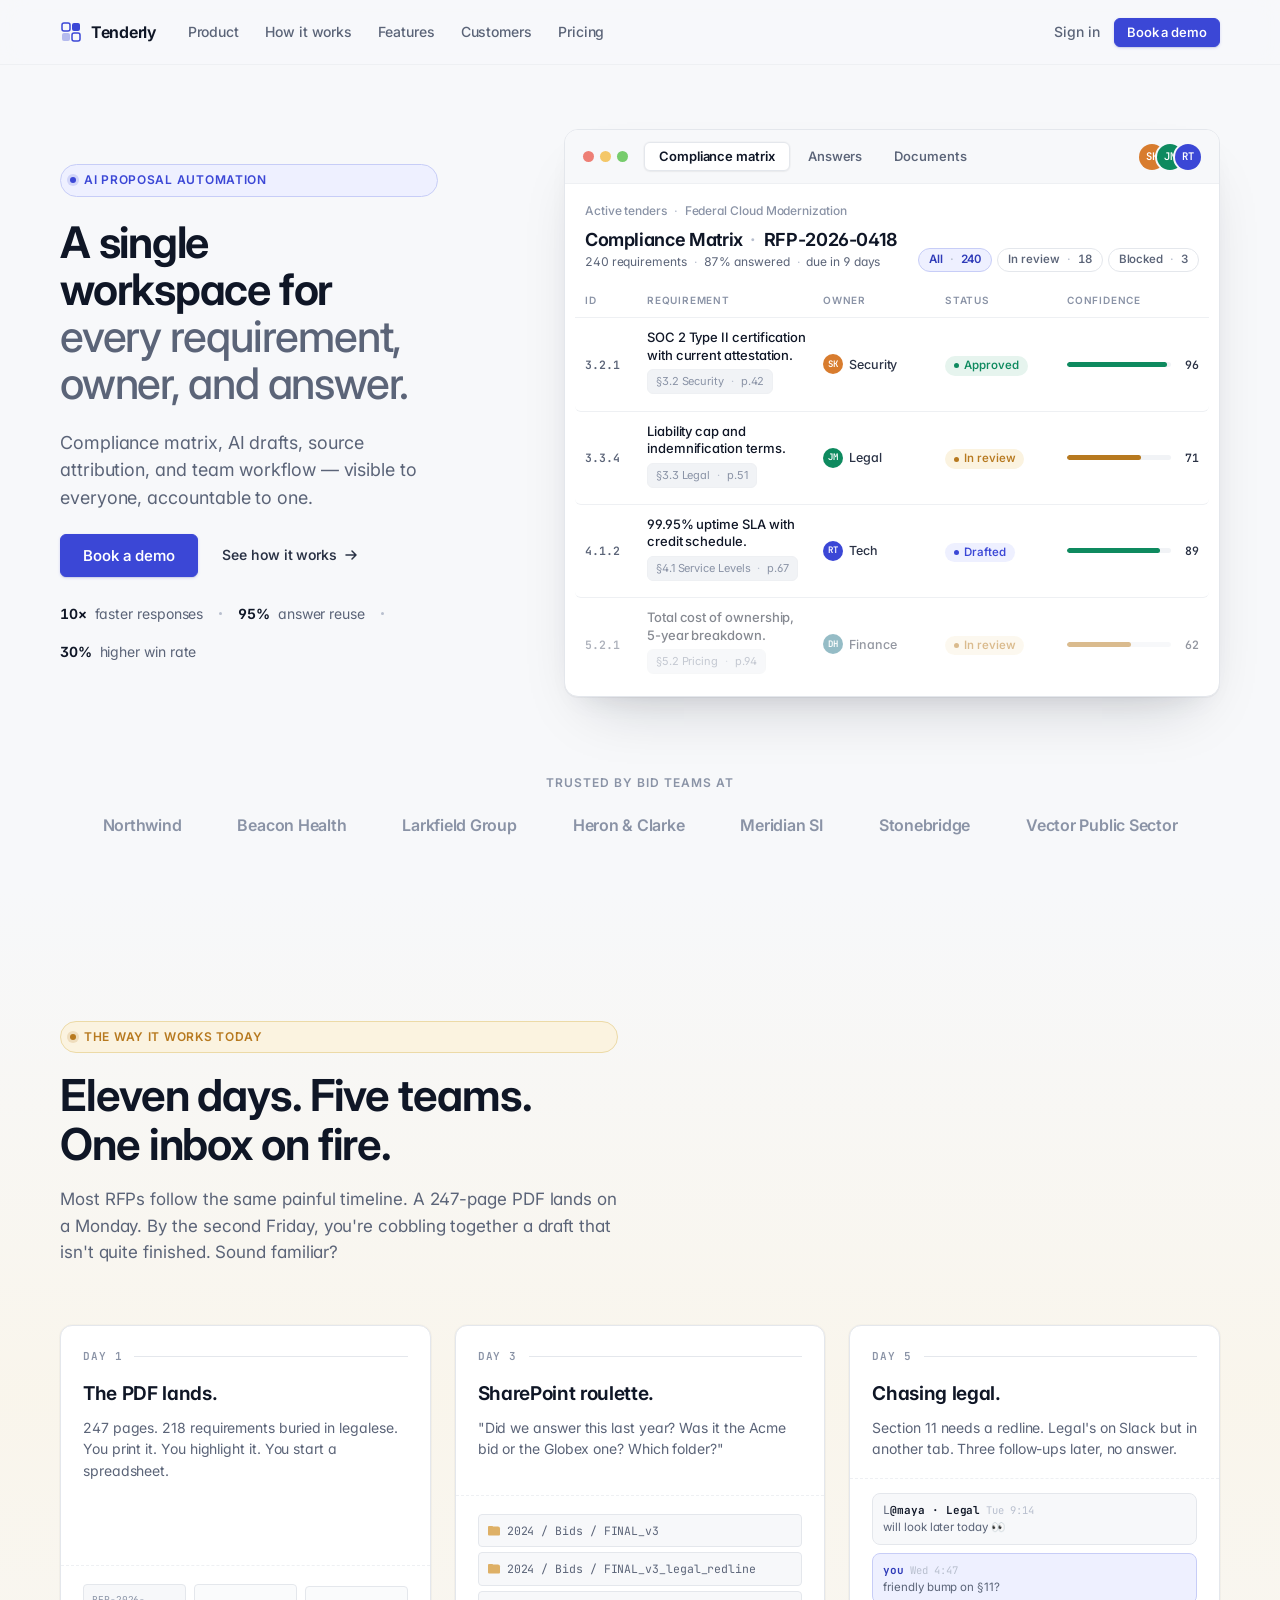
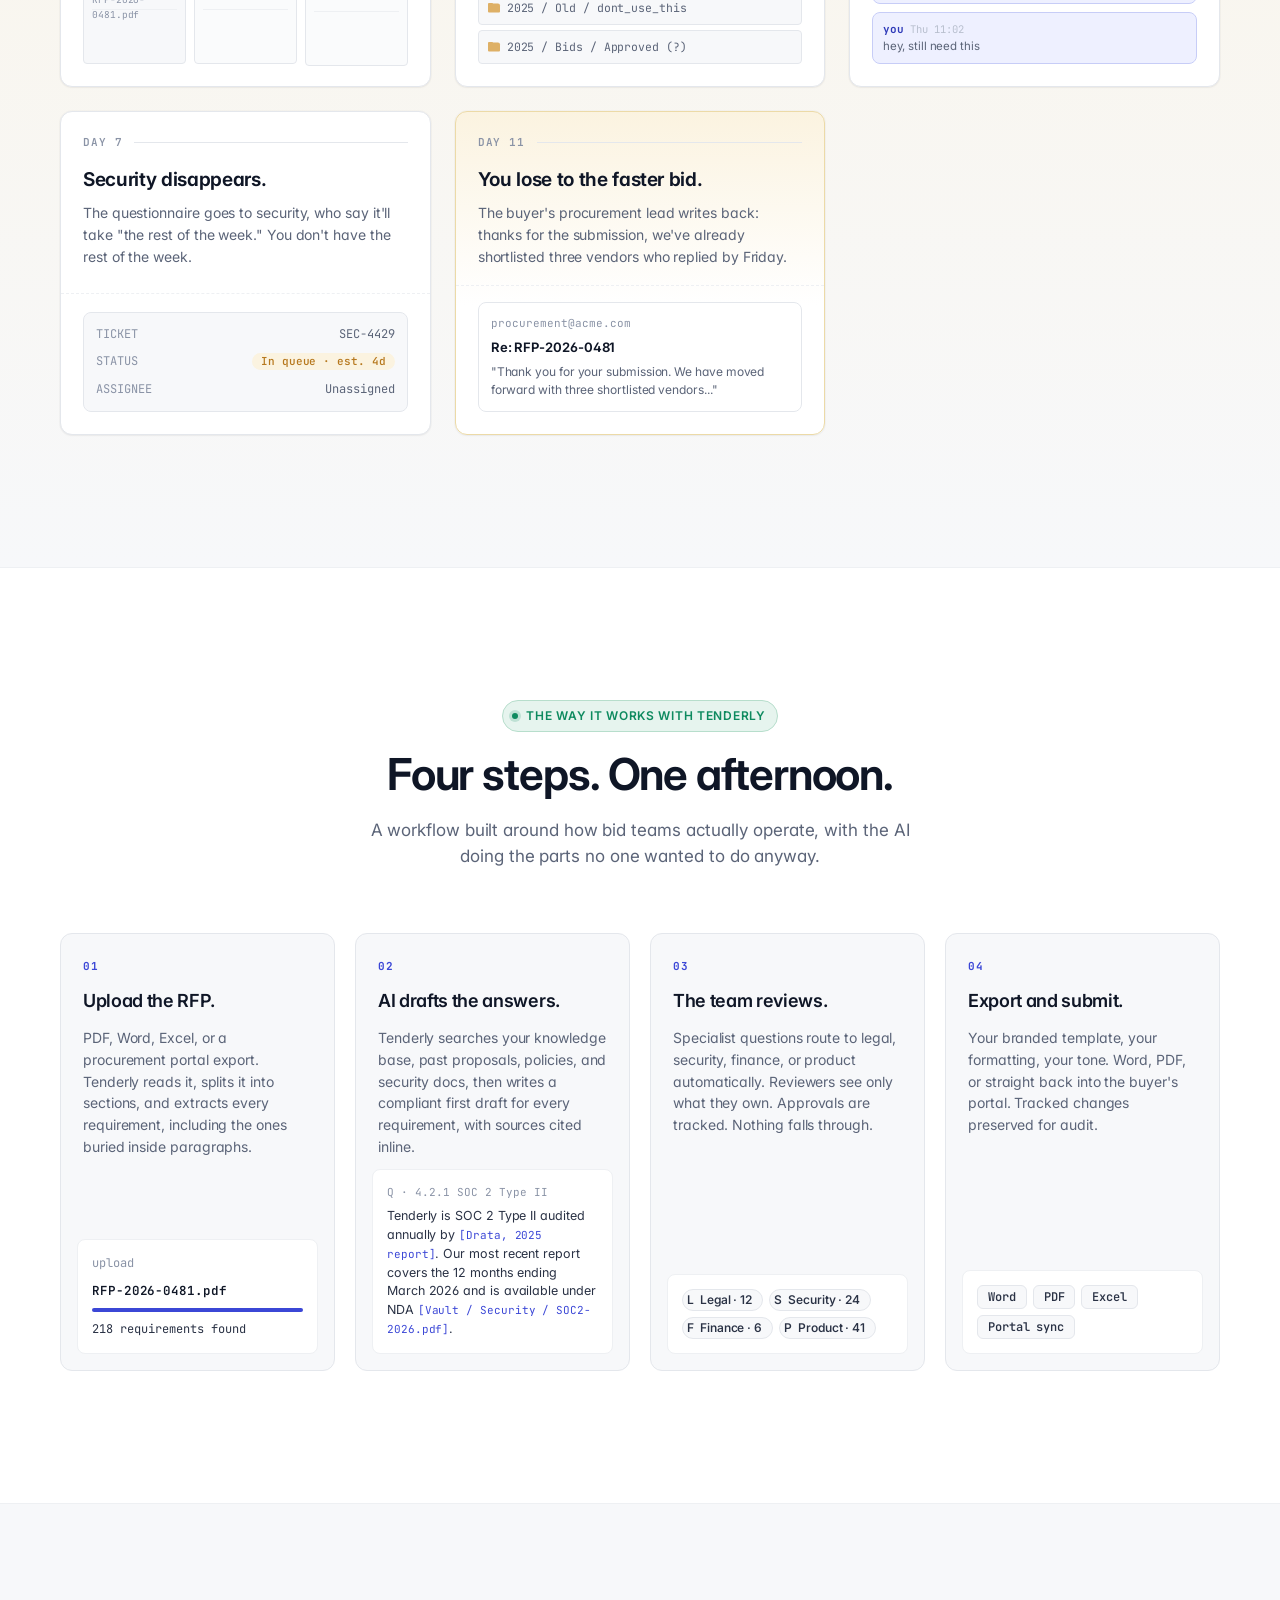
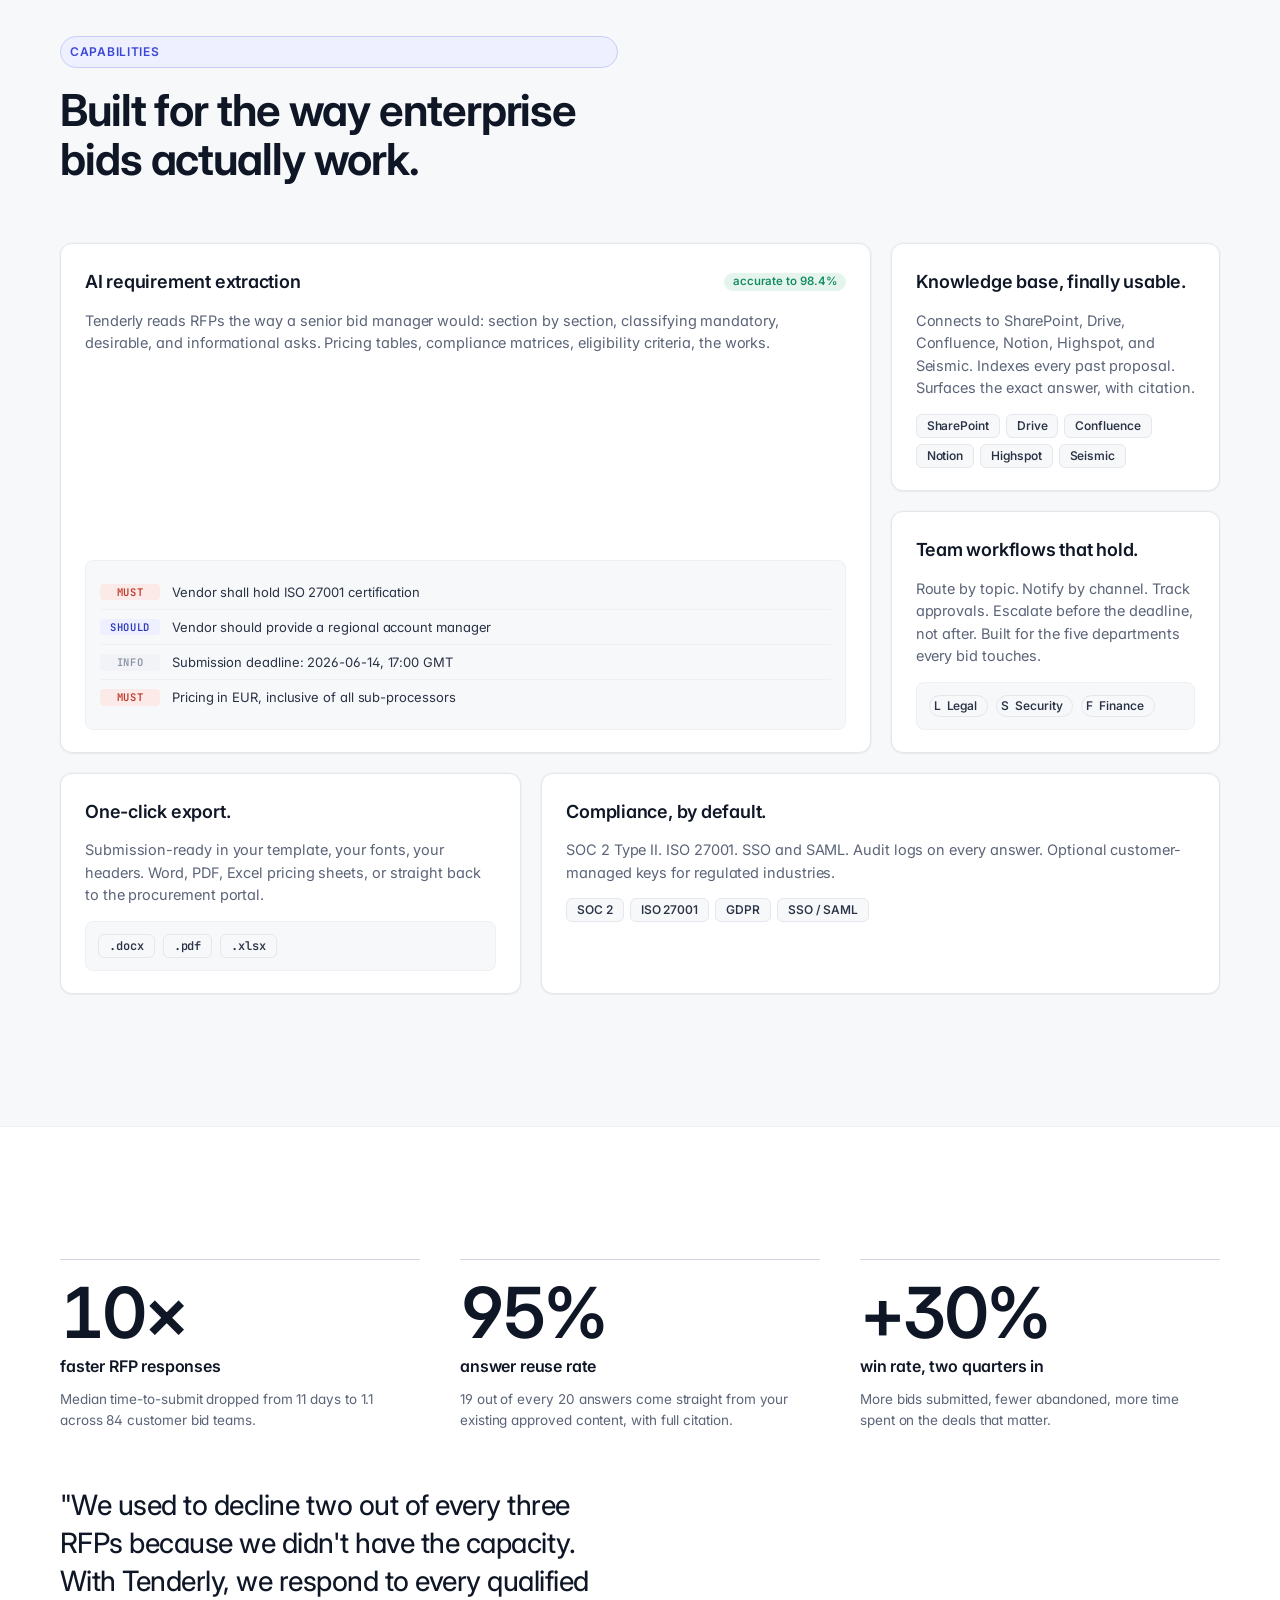
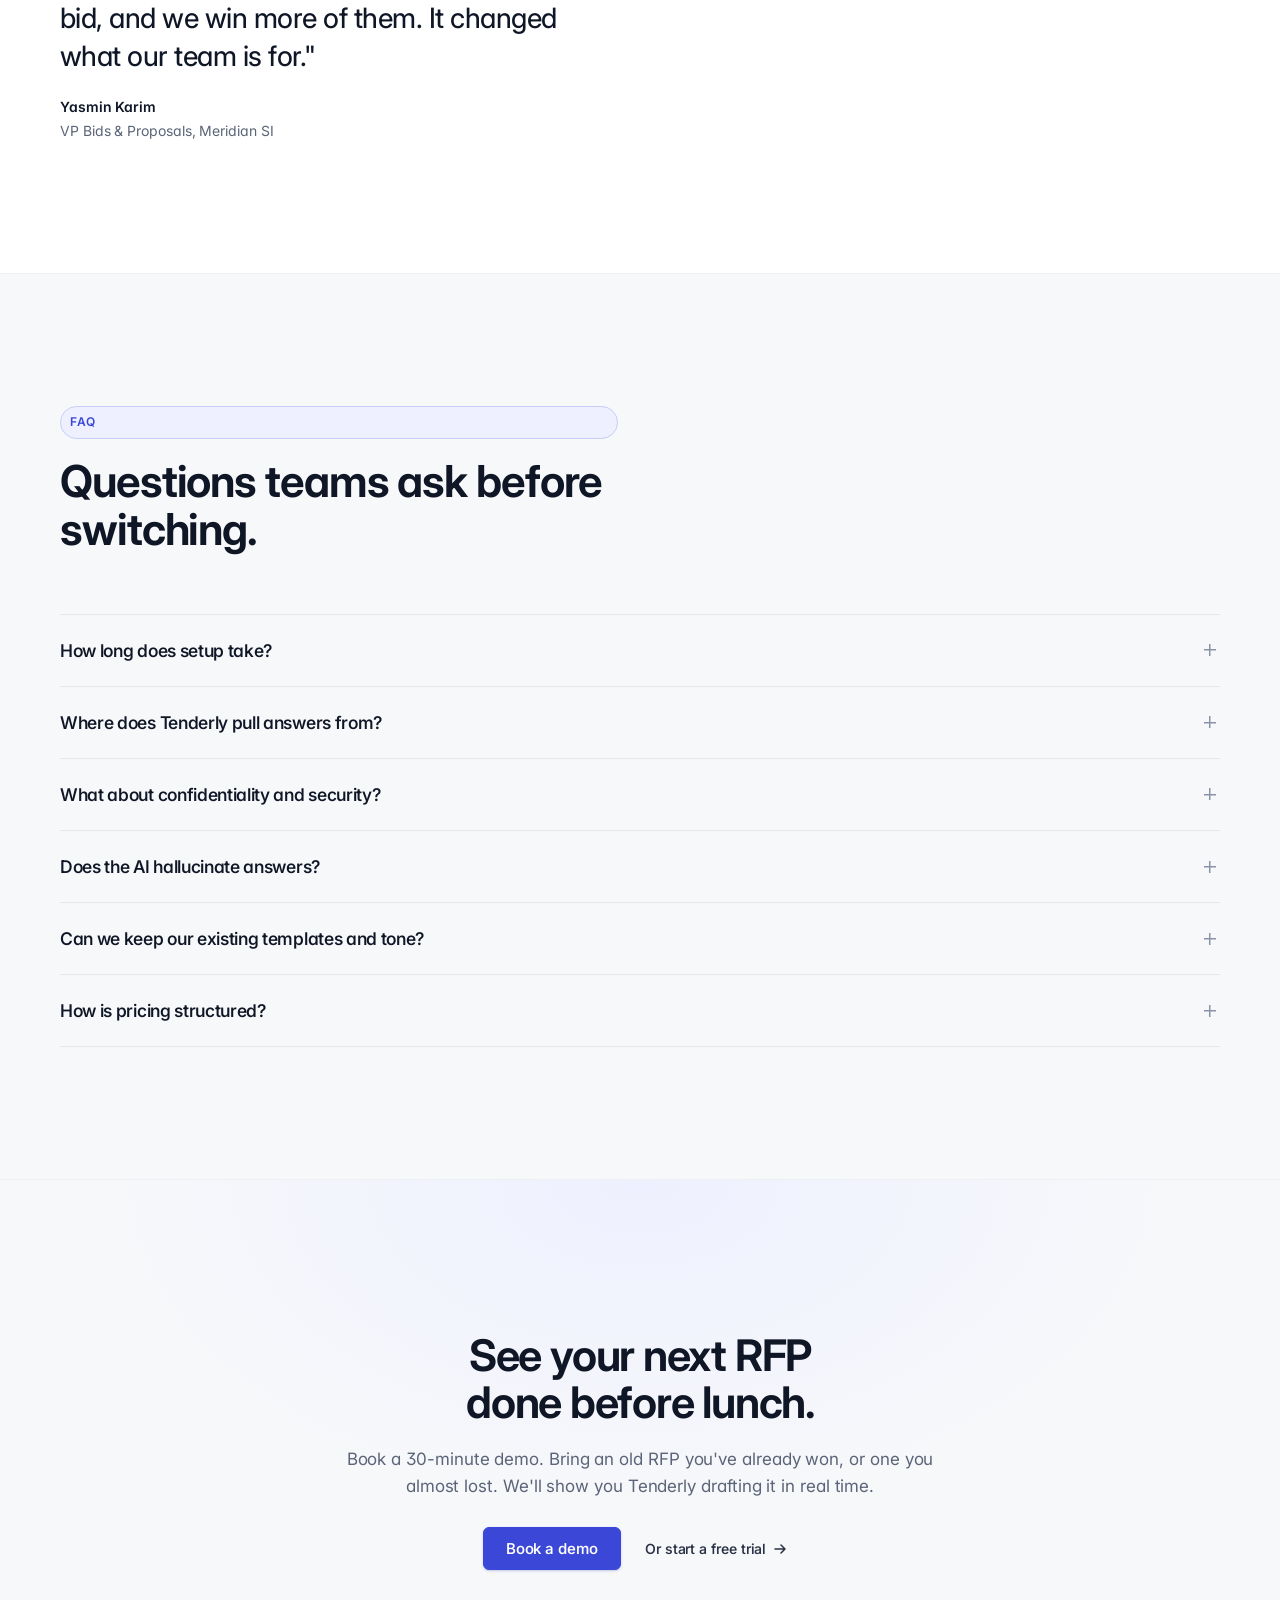
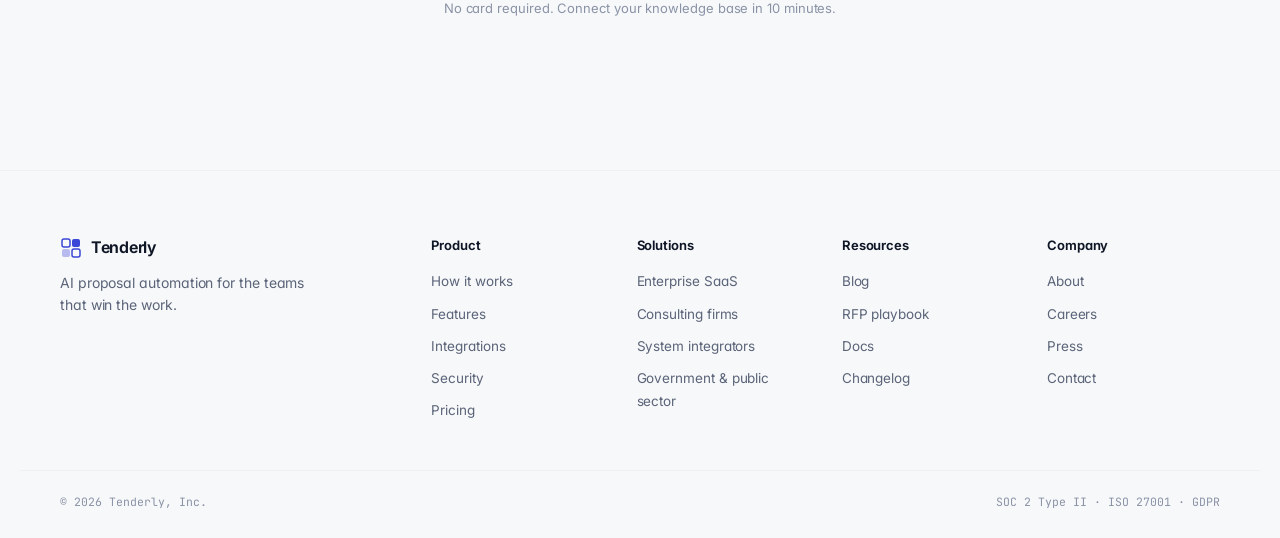
==== commit be04a8af: "Replace placeholder names in logos strip and customer quote Co-Authored-By: Claude Opus 4.7 <noreply" ====
--- a/index.html
+++ b/index.html
@@ -1319,7 +1319,7 @@
       <ul class="logos__row">
         <li>Northwind</li>
         <li>Beacon Health</li>
-        <li>Atlas Federal</li>
+        <li>Larkfield Group</li>
         <li>Heron &amp; Clarke</li>
         <li>Meridian SI</li>
         <li>Stonebridge</li>
@@ -1611,7 +1611,7 @@
           <p>"We used to decline two out of every three RFPs because we didn't have the capacity. With Tenderly, we respond to every qualified bid, and we win more of them. It changed what our team is for."</p>
         </blockquote>
         <figcaption>
-          <span class="quote__name">Priya Raghavan</span>
+          <span class="quote__name">Yasmin Karim</span>
           <span class="quote__role">VP Bids &amp; Proposals, Meridian SI</span>
         </figcaption>
       </figure>
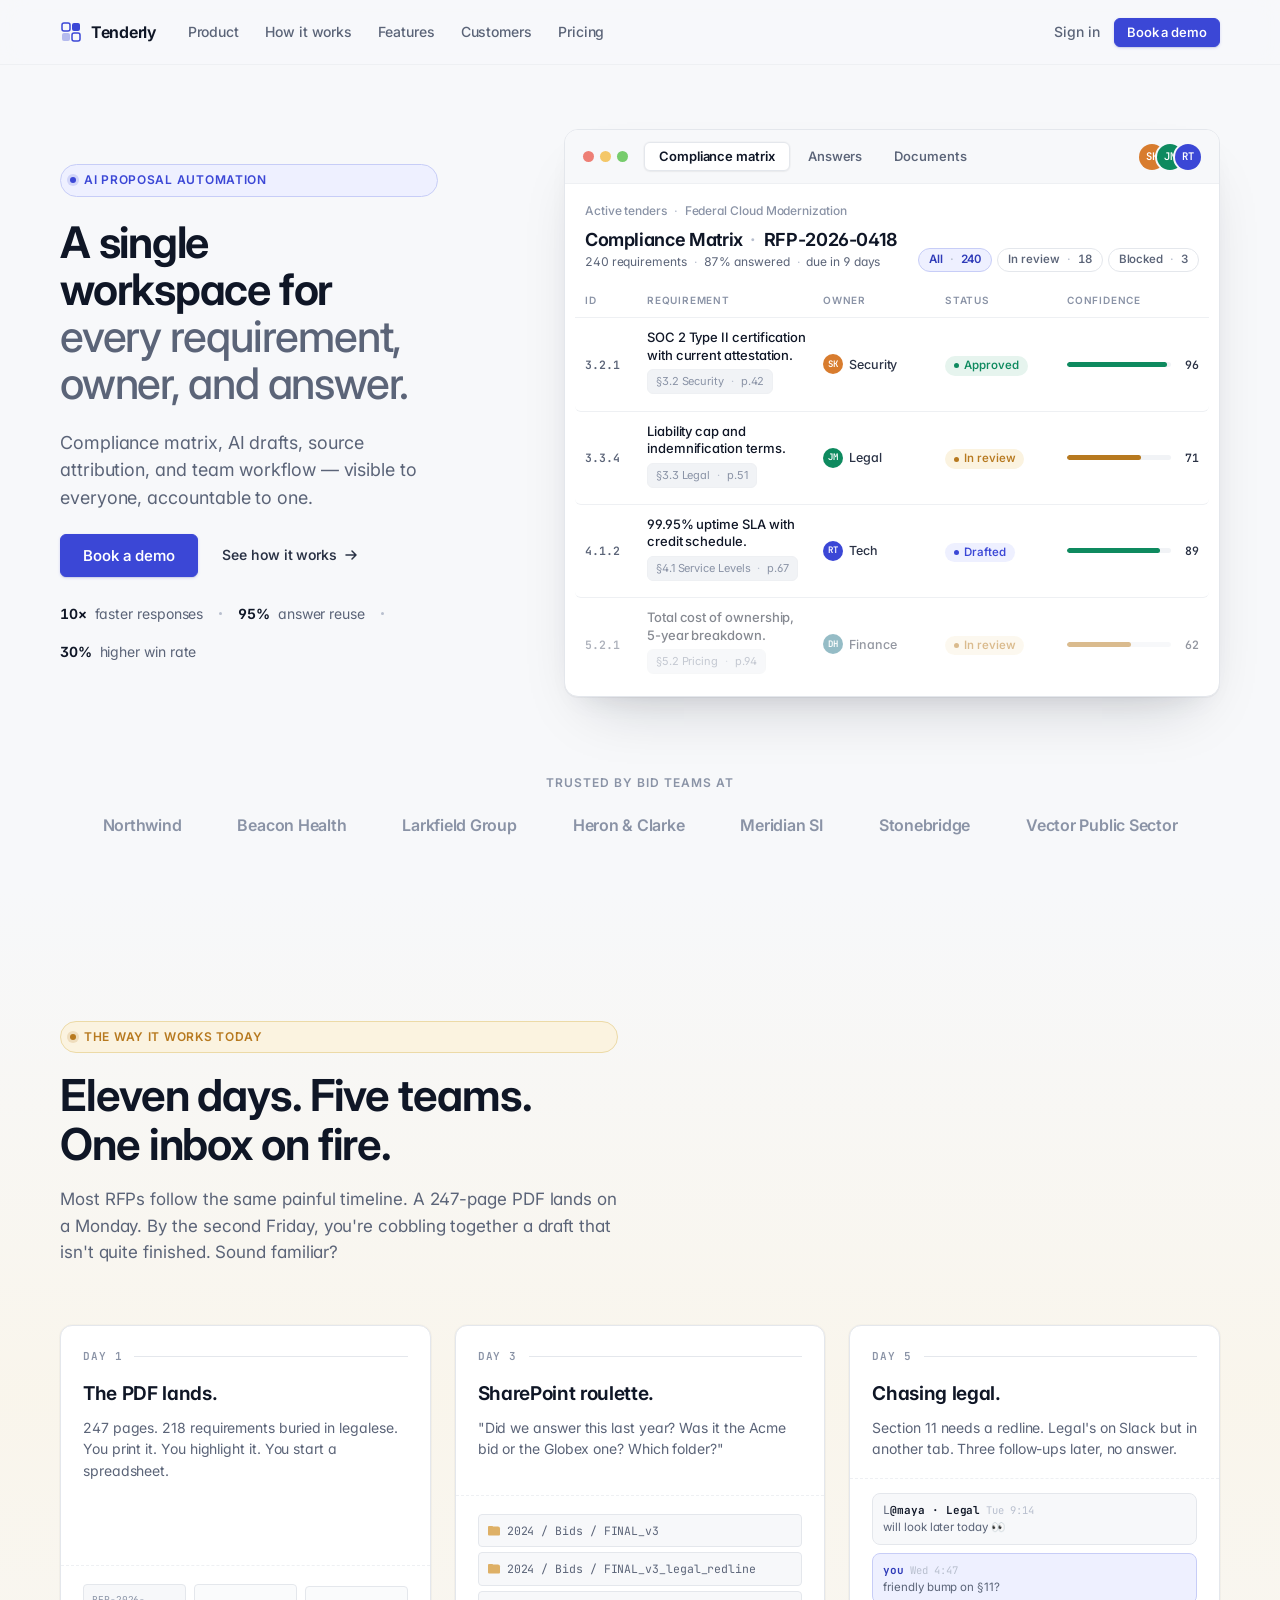
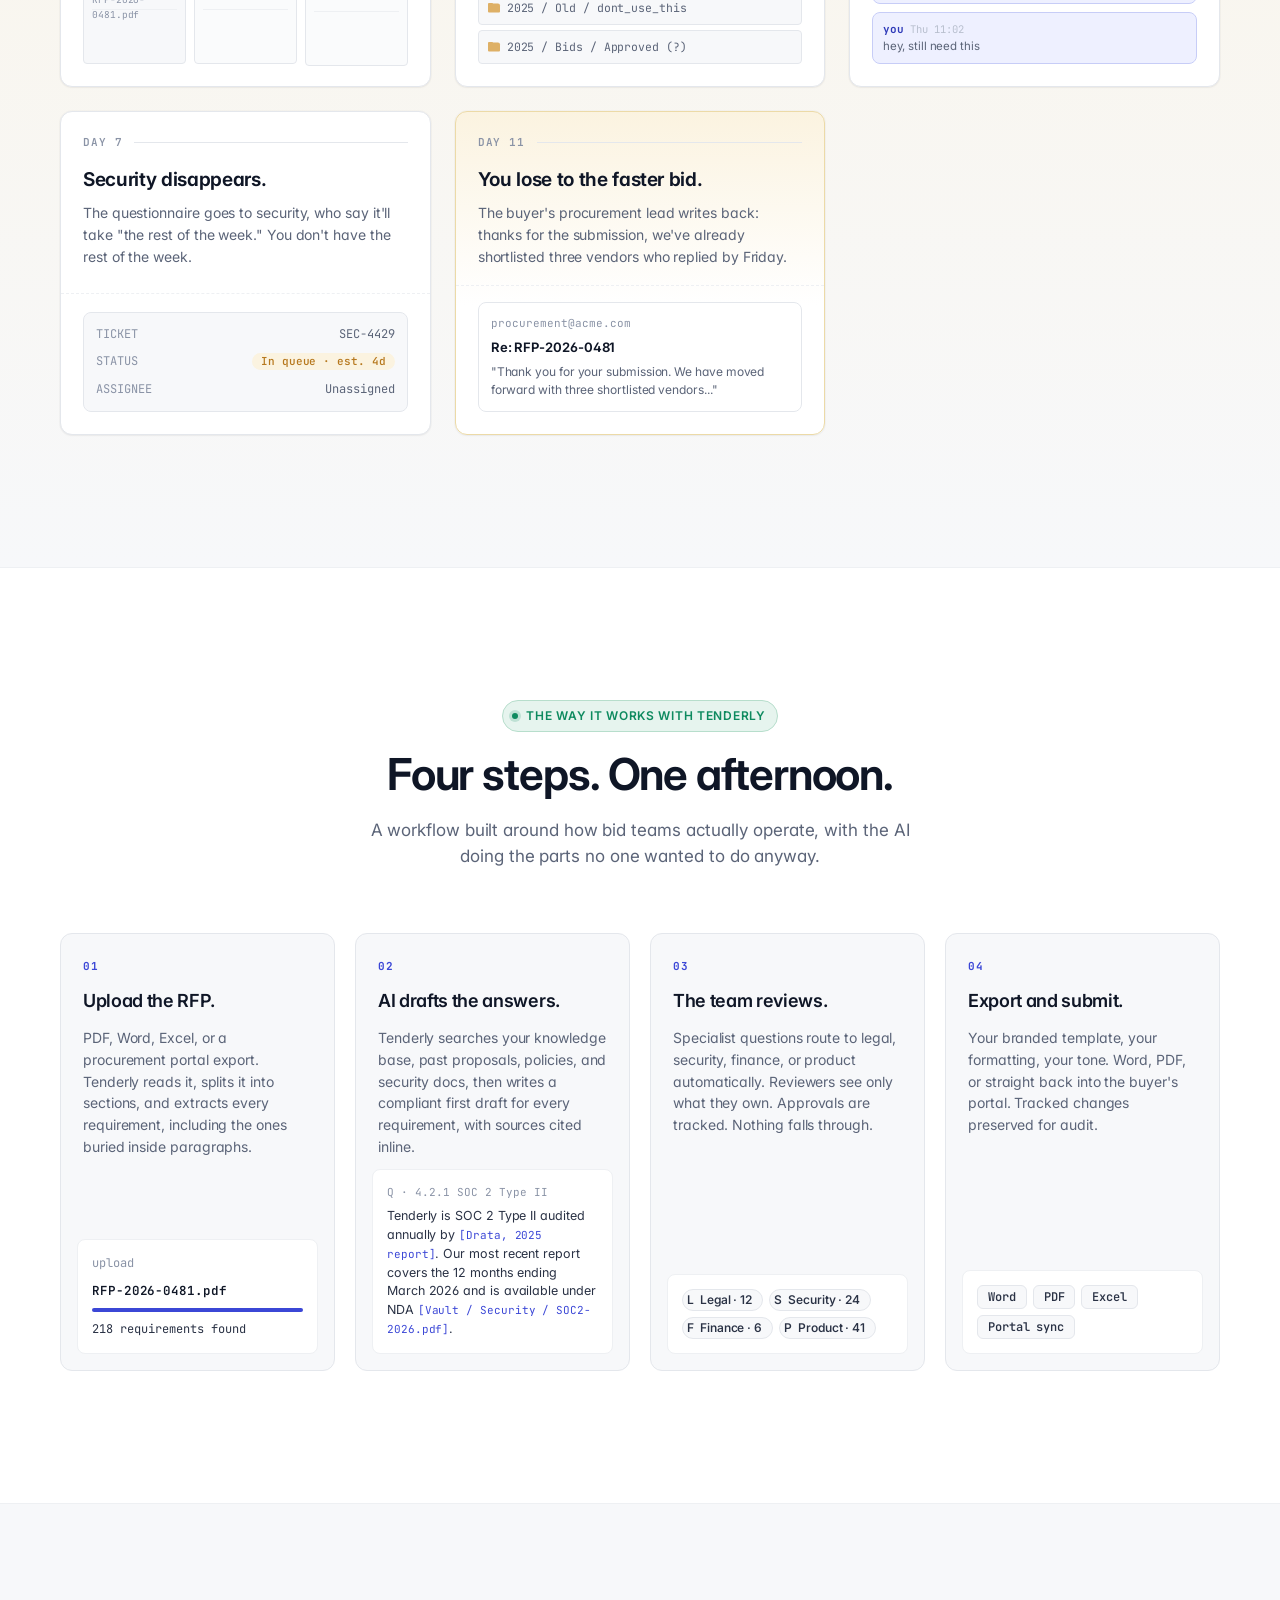
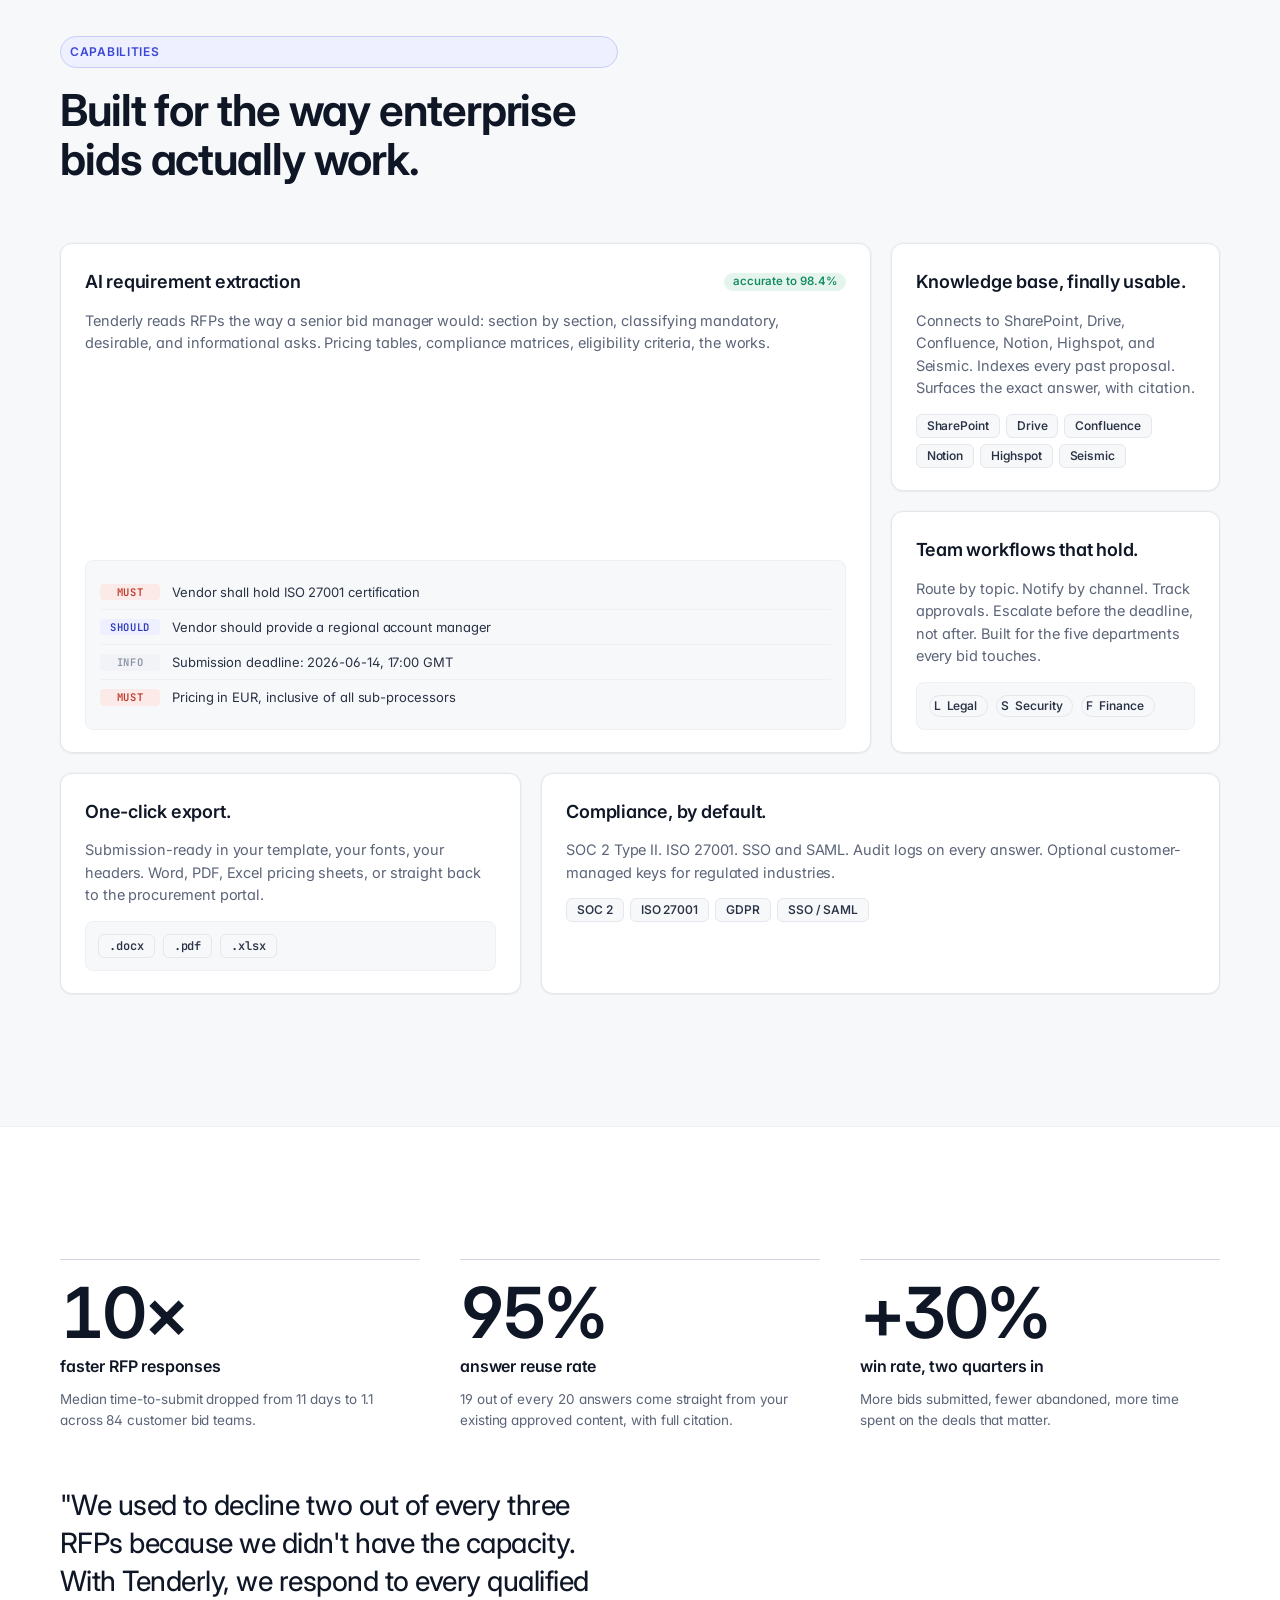
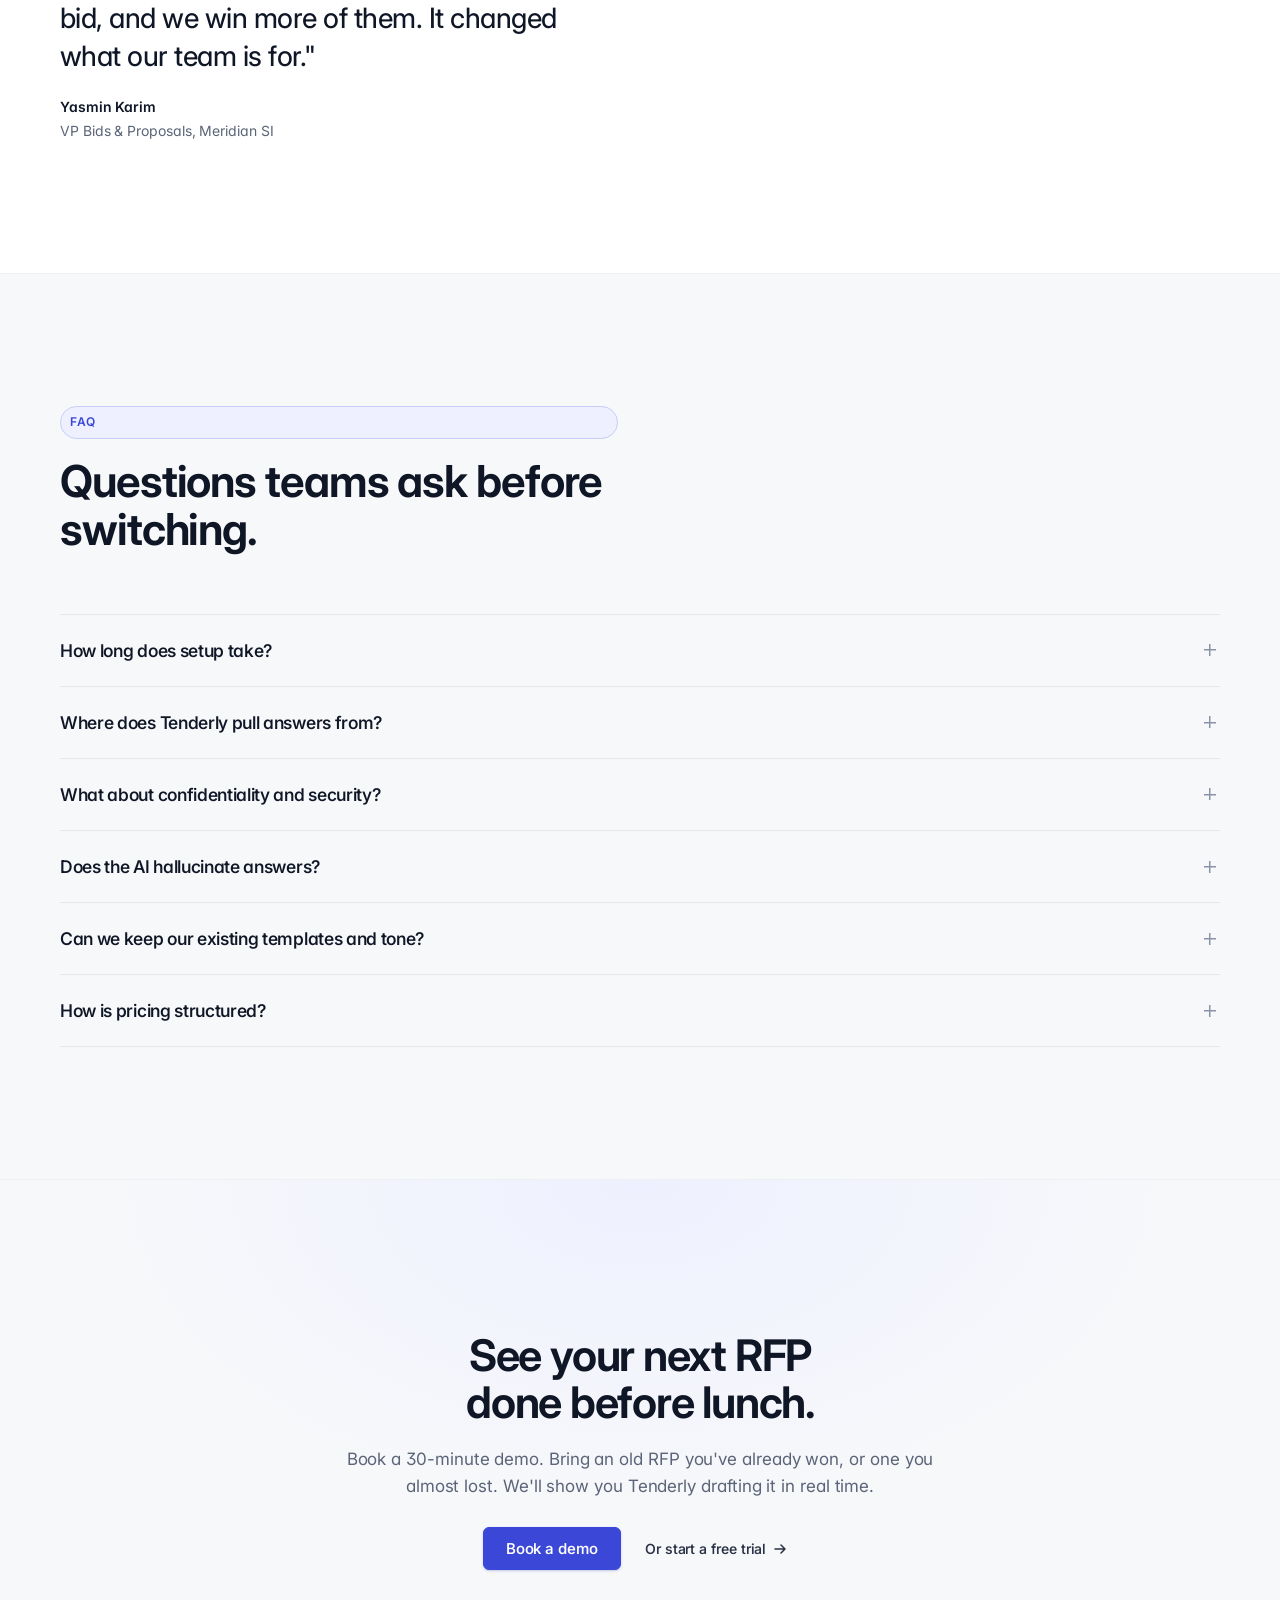
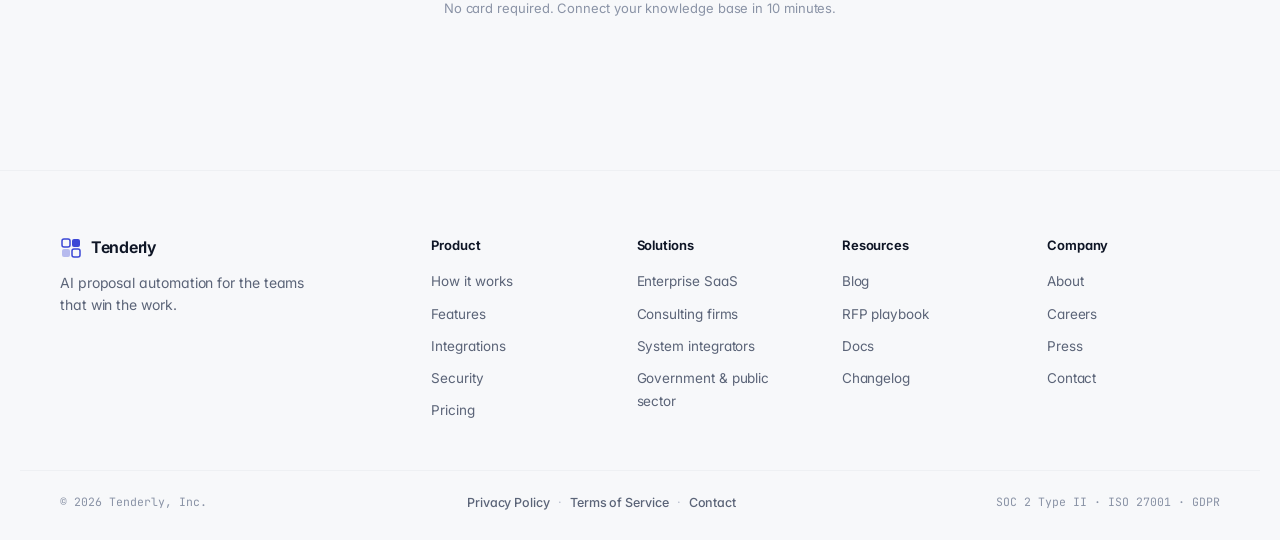
==== commit 9750b045: "Add launch-ready sub-pages: demo, trial, contact, privacy, terms, OG image Five new pages plus a sha" ====
--- a/index.html
+++ b/index.html
@@ -27,6 +27,8 @@
   <meta name="twitter:title" content="Tenderly — Win more tenders without the chaos." />
   <meta name="twitter:description" content="AI-powered RFP, RFI, and RFQ response automation for enterprise bid teams." />
   <meta name="twitter:image" content="https://tenderly.ai/og.png" />
+
+  <link rel="icon" type="image/svg+xml" href="favicon.svg" />
 
   <link rel="preconnect" href="https://fonts.googleapis.com" />
   <link rel="preconnect" href="https://fonts.gstatic.com" crossorigin />
@@ -1040,6 +1042,121 @@
   flex-wrap: wrap; gap: 12px;
 }
 .foot__base .mono { font-size: 11.5px; }
+.foot__legal { display: inline-flex; gap: 8px; align-items: center; flex-wrap: wrap; font-size: 12.5px; }
+.foot__legal a { color: var(--fg-3); font-weight: 500; transition: color .15s ease; }
+.foot__legal a:hover { color: var(--fg); }
+.foot__legal .sep { color: var(--fg-5); margin: 0; }
+
+/* --------------------------- Mobile responsive --------------------------- */
+
+@media (max-width: 760px) {
+  .container { padding: 0 20px; }
+
+  /* Nav */
+  .nav__inner { gap: 12px; height: 60px; }
+  .nav__cta .link-quiet { display: none; }
+
+  /* Hero */
+  .hero { padding: 36px 0 56px; }
+  .h1 { font-size: clamp(30px, 7vw, 36px); line-height: 1.1; }
+  .hero__copy { gap: 18px; max-width: 100%; }
+  .lede { font-size: 15.5px; line-height: 1.55; }
+  .hero__cta { flex-direction: column; align-items: stretch; gap: 10px; width: 100%; }
+  .hero__cta .btn { width: 100%; height: 46px; }
+  .hero__cta .btn-ghost { justify-content: center; padding: 12px; border: 1px solid var(--border); border-radius: var(--r-sm); }
+  .hero__proof { gap: 10px 14px; font-size: 13px; }
+  .hero__proof .dot { display: none; }
+
+  /* Hero matrix mock */
+  .app { border-radius: 12px; }
+  .app__chrome { padding: 10px 12px; gap: 10px; flex-wrap: wrap; }
+  .app__dots { order: 1; }
+  .app__avs { order: 3; margin-left: auto; }
+  .app__tabs { order: 2; width: 100%; gap: 2px; overflow-x: auto; }
+  .app__tab { padding: 5px 10px; font-size: 12px; white-space: nowrap; }
+  .app__body { padding: 16px 14px 4px; }
+  .app__crumb { font-size: 11.5px; }
+  .app__title { font-size: 16px; }
+  .app__sub { font-size: 11.5px; }
+  .app__head { gap: 10px; margin-bottom: 10px; }
+  .app__filters { gap: 4px; flex-wrap: wrap; }
+  .filter { padding: 4px 9px; font-size: 11px; }
+  .matrix__head, .matrix__row { padding: 10px 6px; gap: 10px; }
+  .matrix__head, .matrix__row { grid-template-columns: 42px minmax(0, 1fr) 98px; }
+  .m-id { font-size: 11px; }
+  .m-req p { font-size: 12.5px; line-height: 1.35; }
+  .m-req .src { font-size: 10.5px; padding: 2px 7px; }
+  .st { padding: 3px 7px; font-size: 10.5px; }
+
+  /* Logos strip */
+  .logos { padding-bottom: 36px; }
+  .logos__row { gap: 18px 28px; font-size: 14px; }
+
+  /* Section heads */
+  .section-head { margin-bottom: 36px; gap: 14px; }
+  .section-head--center { margin-bottom: 40px; }
+  .h2 { font-size: clamp(24px, 6.4vw, 32px); line-height: 1.15; }
+  .section-lede { font-size: 15px; }
+
+  /* Sections */
+  .problem, .how, .features, .proof, .faq { padding: 64px 0; }
+  .final { padding: 72px 0 80px; }
+
+  /* Problem timeline cards */
+  .tl-day { padding: 18px 18px 0; min-height: 0 !important; }
+  .tl-h { font-size: 17px; }
+  .tl-p { font-size: 13.5px; margin-bottom: 14px; }
+  .tl-art { margin-left: -18px; margin-right: -18px; padding-left: 18px; padding-right: 18px; }
+
+  /* Solution steps */
+  .step { padding: 22px 20px 20px; min-height: 0; }
+  .step__h { font-size: 17px; }
+
+  /* Bento features */
+  .bento__card { padding: 22px 20px 20px; }
+  .bento__card:nth-of-type(1) { min-height: 0; }
+  .bento__card p { font-size: 14px; }
+
+  /* Stats */
+  .stat { padding-top: 14px; }
+  .stat__big { font-size: clamp(40px, 11vw, 56px); }
+  .stat__lbl { font-size: 15px; }
+  .stat__note { font-size: 13px; }
+
+  /* Quote */
+  .proof__inner { gap: 40px; }
+  .quote blockquote p { font-size: clamp(18px, 4.6vw, 22px); line-height: 1.4; }
+
+  /* FAQ */
+  .faq details { padding: 18px 0; }
+  .faq summary { font-size: 16px; padding-right: 28px; gap: 16px; }
+  .faq summary::after { width: 11px; height: 11px; }
+  .faq details p { font-size: 14.5px; }
+
+  /* Final CTA */
+  .final__h { font-size: clamp(28px, 7vw, 38px); }
+  .final__p { font-size: 15.5px; }
+  .final__cta { flex-direction: column; align-items: stretch; gap: 10px; width: 100%; max-width: 320px; }
+  .final__cta .btn { width: 100%; height: 46px; }
+  .final__cta .btn-ghost { justify-content: center; padding: 12px; border: 1px solid var(--border); border-radius: var(--r-sm); }
+
+  /* Footer */
+  .foot { padding: 48px 0 24px; }
+  .foot__inner { gap: 32px; padding-bottom: 36px; }
+  .foot__cols { gap: 28px 24px; grid-template-columns: 1fr 1fr; }
+  .foot__base { flex-direction: column; align-items: flex-start; gap: 8px; margin-top: 18px; }
+}
+
+@media (max-width: 380px) {
+  .container { padding: 0 16px; }
+  .h1 { font-size: 28px; }
+  .nav__cta .btn--sm { padding: 7px 10px; font-size: 12.5px; }
+  .matrix__head, .matrix__row { grid-template-columns: 38px minmax(0, 1fr) 92px; gap: 8px; padding: 10px 4px; }
+  .filter { font-size: 10.5px; padding: 4px 8px; }
+}
+
+/* Prevent horizontal scroll anywhere */
+html, body { overflow-x: hidden; }
 
 /* --------------------------- Motion --------------------------- */
 
@@ -1159,7 +1276,7 @@
 
     <div class="nav__cta">
       <a class="link-quiet" href="#signin">Sign in</a>
-      <a class="btn btn--sm" href="#demo">Book a demo</a>
+      <a class="btn btn--sm" href="demo.html">Book a demo</a>
     </div>
   </div>
 </header>
@@ -1186,7 +1303,7 @@
         </p>
 
         <div class="hero__cta">
-          <a class="btn btn--lg" href="#demo">Book a demo</a>
+          <a class="btn btn--lg" href="demo.html">Book a demo</a>
           <a class="btn-ghost" href="#how">
             <span>See how it works</span>
             <svg width="14" height="14" viewBox="0 0 14 14" aria-hidden="true"><path d="M2 7 H12 M8 3 L12 7 L8 11" fill="none" stroke="currentColor" stroke-width="1.5" stroke-linecap="round" stroke-linejoin="round"/></svg>
@@ -1667,8 +1784,8 @@
         We'll show you Tenderly drafting it in real time.
       </p>
       <div class="final__cta">
-        <a class="btn btn--lg" href="#demo">Book a demo</a>
-        <a class="btn-ghost" href="#trial">
+        <a class="btn btn--lg" href="demo.html">Book a demo</a>
+        <a class="btn-ghost" href="trial.html">
           <span>Or start a free trial</span>
           <svg width="14" height="14" viewBox="0 0 14 14" aria-hidden="true"><path d="M2 7 H12 M8 3 L12 7 L8 11" fill="none" stroke="currentColor" stroke-width="1.5" stroke-linecap="round" stroke-linejoin="round"/></svg>
         </a>
@@ -1730,7 +1847,7 @@
           <li><a href="#about">About</a></li>
           <li><a href="#careers">Careers</a></li>
           <li><a href="#press">Press</a></li>
-          <li><a href="#contact">Contact</a></li>
+          <li><a href="contact.html">Contact</a></li>
         </ul>
       </div>
     </nav>
@@ -1739,6 +1856,13 @@
 
   <div class="container foot__base">
     <span class="mono">© 2026 Tenderly, Inc.</span>
+    <div class="foot__legal">
+      <a href="privacy.html">Privacy Policy</a>
+      <span class="sep">·</span>
+      <a href="terms.html">Terms of Service</a>
+      <span class="sep">·</span>
+      <a href="contact.html">Contact</a>
+    </div>
     <span class="mono">SOC 2 Type II · ISO 27001 · GDPR</span>
   </div>
 </footer>
